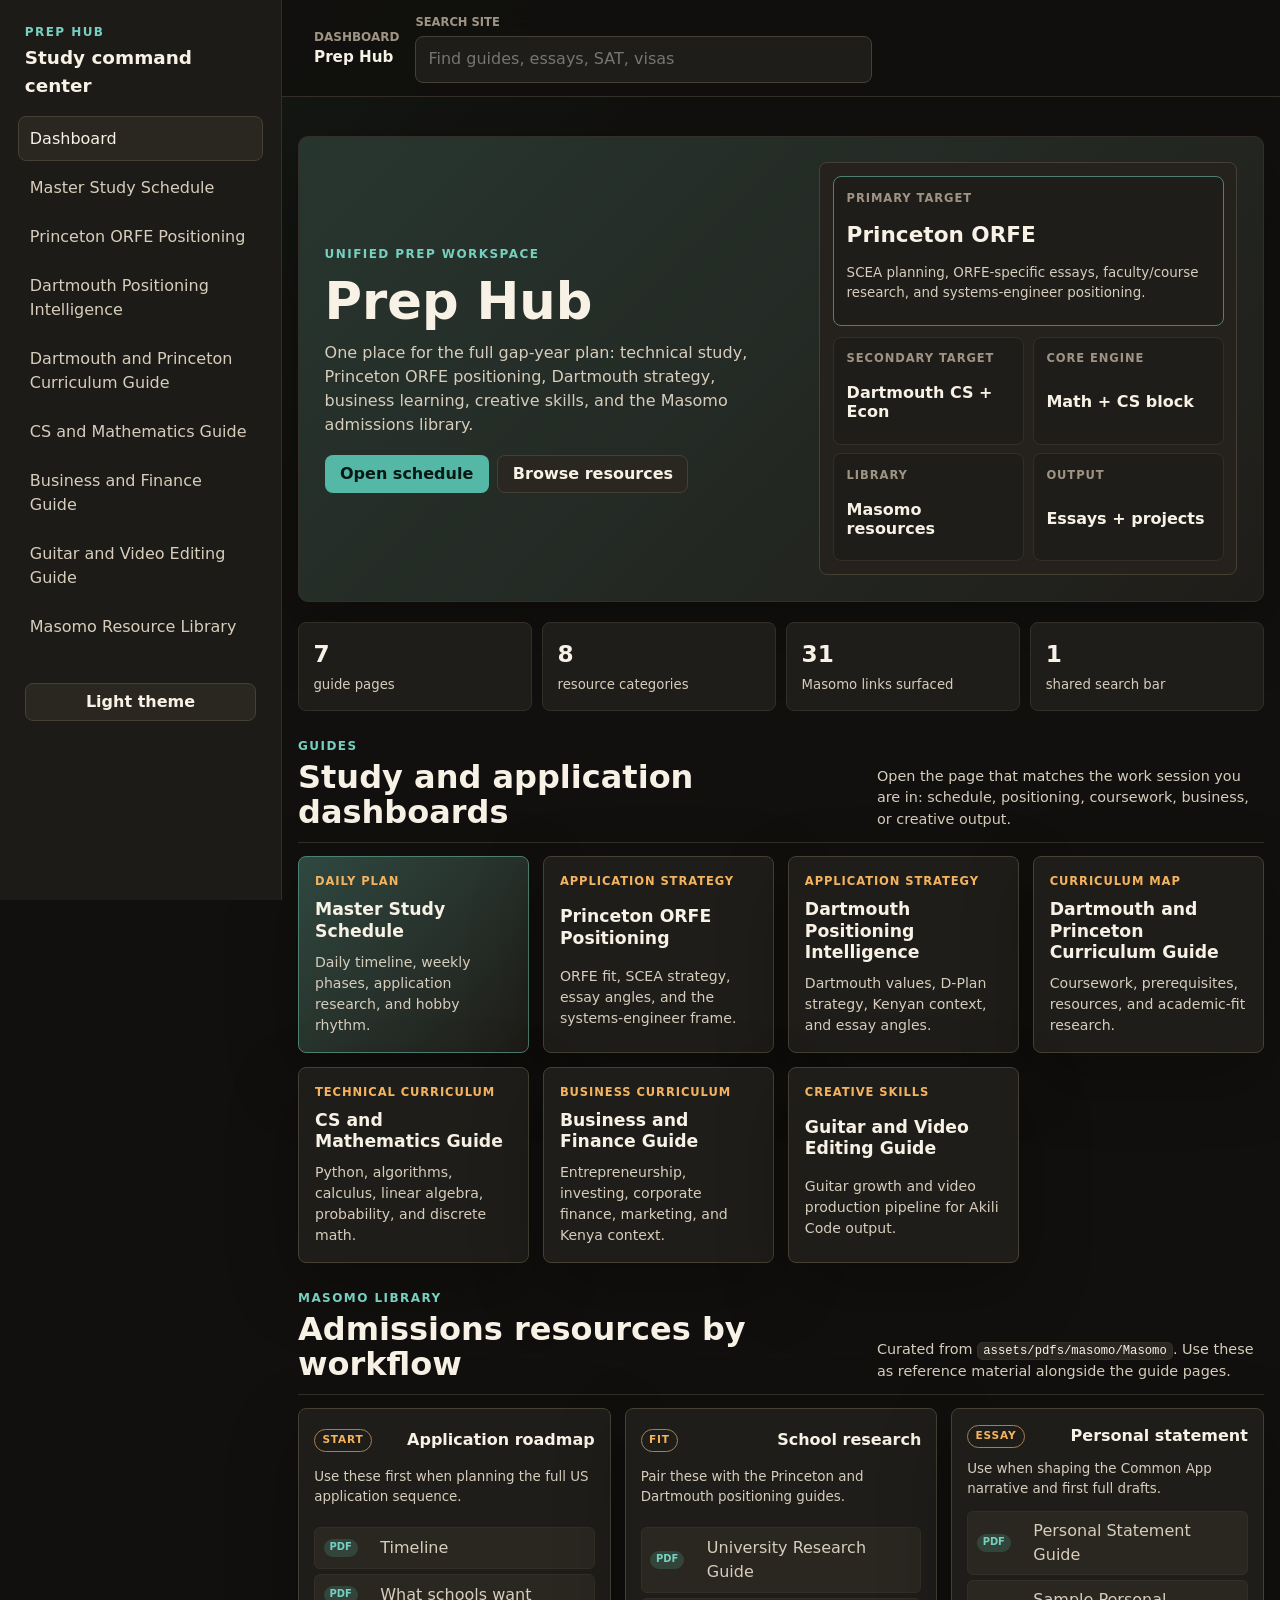
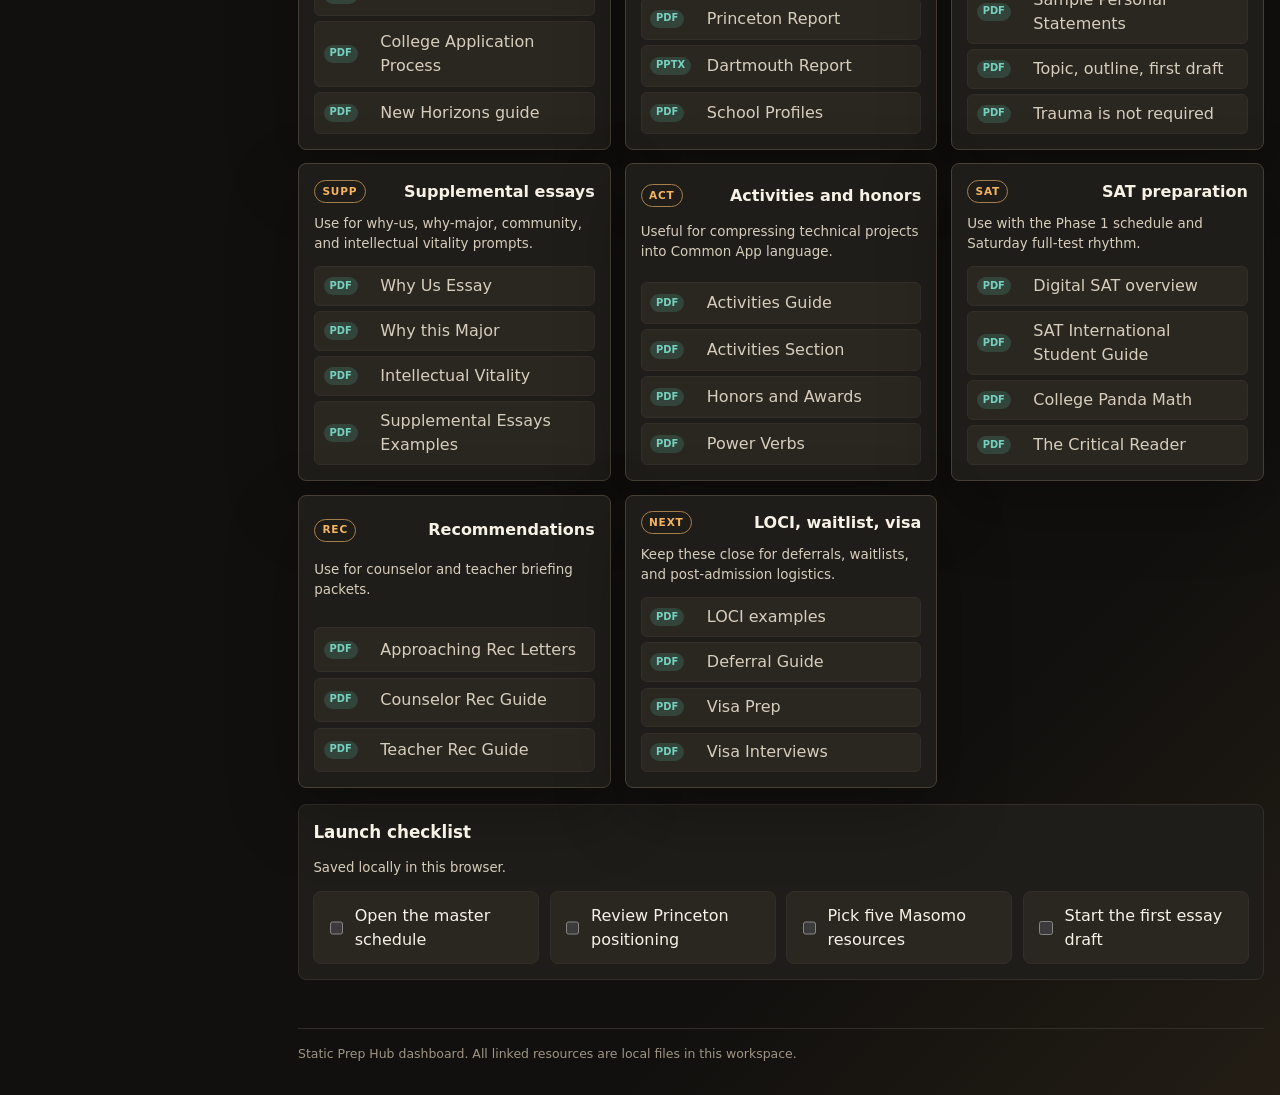
==== index.html @ 696f988b "first commit" ====
<!doctype html>
<html lang="en">
<head>
  <meta charset="utf-8">
  <meta name="viewport" content="width=device-width, initial-scale=1">
  <meta name="description" content="Prep Hub dashboard for study schedules, application positioning guides, and Masomo admissions resources.">
  <title>Prep Hub | Dashboard</title>
  <link rel="stylesheet" href="assets/css/style.css">
  <script src="assets/js/main.js" defer></script>
</head>
<body data-page="index">
  <a class="skip-link" href="#main-content">Skip to main content</a>
  <div class="site-shell">
    <aside class="sidebar" id="site-sidebar">
      <a class="brand" href="index.html">
        <span class="brand-mark">Prep Hub</span>
        <span class="brand-name">Study command center</span>
      </a>
      <nav class="site-nav" aria-label="Guide navigation">
        <a href="index.html" class="active">Dashboard</a>
        <a href="pages/princeton_orfe_study_schedule.html">Master Study Schedule</a>
        <a href="pages/princeton_orfe_positioning_guide.html">Princeton ORFE Positioning</a>
        <a href="pages/dartmouth_positioning_intelligence.html">Dartmouth Positioning Intelligence</a>
        <a href="pages/dartmouth_princeton_curriculum_guide.html">Dartmouth and Princeton Curriculum Guide</a>
        <a href="pages/cs_math_full_guide.html">CS and Mathematics Guide</a>
        <a href="pages/business_finance_full_guide.html">Business and Finance Guide</a>
        <a href="pages/guitar_video_editing_guide.html">Guitar and Video Editing Guide</a>
        <a href="#masomo-library">Masomo Resource Library</a>
      </nav>
      <div class="sidebar-tools">
        <button type="button" class="theme-toggle" id="theme-toggle" aria-label="Toggle light theme">Toggle theme</button>
      </div>
    </aside>

    <div class="page-frame">
      <header class="topbar">
        <button type="button" class="menu-toggle" id="menu-toggle" aria-controls="site-sidebar" aria-expanded="false">Menu</button>
        <div class="topbar-title">
          <div class="crumb">Dashboard</div>
          <div class="current-title">Prep Hub</div>
        </div>
        <label class="search-field">
          <span>Search site</span>
          <input id="searchInput" type="search" autocomplete="off" placeholder="Find guides, essays, SAT, visas">
        </label>
      </header>

      <main id="main-content" class="content" tabindex="-1" data-search-scope>
        <header class="dashboard-hero index-hero">
          <div class="hero-copy">
            <div class="eyebrow">Unified prep workspace</div>
            <h1>Prep Hub</h1>
            <p>One place for the full gap-year plan: technical study, Princeton ORFE positioning, Dartmouth strategy, business learning, creative skills, and the Masomo admissions library.</p>
            <div class="hero-actions">
              <a class="button-link primary-action" href="pages/princeton_orfe_study_schedule.html">Open schedule</a>
              <a class="button-link" href="#masomo-library">Browse resources</a>
            </div>
          </div>

          <section class="hero-panel" aria-label="Dashboard overview">
            <div class="signal-card signal-primary">
              <span>Primary target</span>
              <strong>Princeton ORFE</strong>
              <p>SCEA planning, ORFE-specific essays, faculty/course research, and systems-engineer positioning.</p>
            </div>
            <div class="signal-grid">
              <div class="signal-card">
                <span>Secondary target</span>
                <strong>Dartmouth CS + Econ</strong>
              </div>
              <div class="signal-card">
                <span>Core engine</span>
                <strong>Math + CS block</strong>
              </div>
              <div class="signal-card">
                <span>Library</span>
                <strong>Masomo resources</strong>
              </div>
              <div class="signal-card">
                <span>Output</span>
                <strong>Essays + projects</strong>
              </div>
            </div>
          </section>
        </header>

        <section class="dashboard-stats compact-stats" aria-label="Site stats">
          <div class="dashboard-stat"><strong>7</strong><span>guide pages</span></div>
          <div class="dashboard-stat"><strong>8</strong><span>resource categories</span></div>
          <div class="dashboard-stat"><strong>31</strong><span>Masomo links surfaced</span></div>
          <div class="dashboard-stat"><strong>1</strong><span>shared search bar</span></div>
        </section>

        <section class="section-block" aria-labelledby="guide-title">
          <div class="section-heading">
            <div>
              <span class="eyebrow">Guides</span>
              <h2 id="guide-title">Study and application dashboards</h2>
            </div>
            <p>Open the page that matches the work session you are in: schedule, positioning, coursework, business, or creative output.</p>
          </div>

          <div class="dashboard-grid guide-grid">
            <a class="dashboard-card nav-card card-feature" href="pages/princeton_orfe_study_schedule.html" data-search-item>
              <span class="card-eyebrow">Daily plan</span>
              <h3>Master Study Schedule</h3>
              <p>Daily timeline, weekly phases, application research, and hobby rhythm.</p>
            </a>
            <a class="dashboard-card nav-card" href="pages/princeton_orfe_positioning_guide.html" data-search-item>
              <span class="card-eyebrow">Application strategy</span>
              <h3>Princeton ORFE Positioning</h3>
              <p>ORFE fit, SCEA strategy, essay angles, and the systems-engineer frame.</p>
            </a>
            <a class="dashboard-card nav-card" href="pages/dartmouth_positioning_intelligence.html" data-search-item>
              <span class="card-eyebrow">Application strategy</span>
              <h3>Dartmouth Positioning Intelligence</h3>
              <p>Dartmouth values, D-Plan strategy, Kenyan context, and essay angles.</p>
            </a>
            <a class="dashboard-card nav-card" href="pages/dartmouth_princeton_curriculum_guide.html" data-search-item>
              <span class="card-eyebrow">Curriculum map</span>
              <h3>Dartmouth and Princeton Curriculum Guide</h3>
              <p>Coursework, prerequisites, resources, and academic-fit research.</p>
            </a>
            <a class="dashboard-card nav-card" href="pages/cs_math_full_guide.html" data-search-item>
              <span class="card-eyebrow">Technical curriculum</span>
              <h3>CS and Mathematics Guide</h3>
              <p>Python, algorithms, calculus, linear algebra, probability, and discrete math.</p>
            </a>
            <a class="dashboard-card nav-card" href="pages/business_finance_full_guide.html" data-search-item>
              <span class="card-eyebrow">Business curriculum</span>
              <h3>Business and Finance Guide</h3>
              <p>Entrepreneurship, investing, corporate finance, marketing, and Kenya context.</p>
            </a>
            <a class="dashboard-card nav-card" href="pages/guitar_video_editing_guide.html" data-search-item>
              <span class="card-eyebrow">Creative skills</span>
              <h3>Guitar and Video Editing Guide</h3>
              <p>Guitar growth and video production pipeline for Akili Code output.</p>
            </a>
          </div>
        </section>

        <section id="masomo-library" class="section-block" aria-labelledby="masomo-title">
          <div class="section-heading">
            <div>
              <span class="eyebrow">Masomo library</span>
              <h2 id="masomo-title">Admissions resources by workflow</h2>
            </div>
            <p>Curated from <code>assets/pdfs/masomo/Masomo</code>. Use these as reference material alongside the guide pages.</p>
          </div>

          <div class="resource-grid">
            <article class="resource-category" data-search-item>
              <div class="resource-category-head">
                <span class="resource-code">START</span>
                <h3>Application roadmap</h3>
              </div>
              <p>Use these first when planning the full US application sequence.</p>
              <div class="resource-links">
                <a href="assets/pdfs/masomo/Masomo/Step by Step Guide-20250516T192802Z-1-001/Step by Step Guide/1 Timeline.pdf"><span>PDF</span> Timeline</a>
                <a href="assets/pdfs/masomo/Masomo/Step by Step Guide-20250516T192802Z-1-001/Step by Step Guide/3 What schools want.pdf"><span>PDF</span> What schools want</a>
                <a href="assets/pdfs/masomo/Masomo/The Process-20250516T192816Z-1-001/The Process/College Application Process.pdf"><span>PDF</span> College Application Process</a>
                <a href="assets/pdfs/masomo/Masomo/General Guides-20250516T192657Z-1-001/General Guides/New Horizons - A Guide to Applying to US Colleges.pdf"><span>PDF</span> New Horizons guide</a>
              </div>
            </article>

            <article class="resource-category" data-search-item>
              <div class="resource-category-head">
                <span class="resource-code">FIT</span>
                <h3>School research</h3>
              </div>
              <p>Pair these with the Princeton and Dartmouth positioning guides.</p>
              <div class="resource-links">
                <a href="assets/pdfs/masomo/Masomo/General Guides-20250516T192657Z-1-001/General Guides/University Research Guide.pdf"><span>PDF</span> University Research Guide</a>
                <a href="assets/pdfs/masomo/Masomo/Insider Information-20250516T192736Z-1-001/Insider Information/Princeton Report 2.pdf"><span>PDF</span> Princeton Report</a>
                <a href="assets/pdfs/masomo/Masomo/Insider Information-20250516T192736Z-1-001/Insider Information/Dartmouth Report.pptx"><span>PPTX</span> Dartmouth Report</a>
                <a href="assets/pdfs/masomo/Masomo/Insider Information-20250516T192736Z-1-001/Insider Information/School Profiles.pdf"><span>PDF</span> School Profiles</a>
              </div>
            </article>

            <article class="resource-category" data-search-item>
              <div class="resource-category-head">
                <span class="resource-code">ESSAY</span>
                <h3>Personal statement</h3>
              </div>
              <p>Use when shaping the Common App narrative and first full drafts.</p>
              <div class="resource-links">
                <a href="assets/pdfs/masomo/Masomo/Essay Writing-20250516T192652Z-1-001/Essay Writing/Personal Statement Guide.pdf"><span>PDF</span> Personal Statement Guide</a>
                <a href="assets/pdfs/masomo/Masomo/Essay Writing-20250516T192652Z-1-001/Essay Writing/Sample Personal Statements.pdf"><span>PDF</span> Sample Personal Statements</a>
                <a href="assets/pdfs/masomo/Masomo/Essay Writing-20250516T192652Z-1-001/Essay Writing/Picking a Topic, Outlining &amp; Writing a First Draft.pdf"><span>PDF</span> Topic, outline, first draft</a>
                <a href="assets/pdfs/masomo/Masomo/Essay Writing-20250516T192652Z-1-001/Essay Writing/Why You Don’t Have to Write about Trauma in Your College Essay to Stand Out.pdf"><span>PDF</span> Trauma is not required</a>
              </div>
            </article>

            <article class="resource-category" data-search-item>
              <div class="resource-category-head">
                <span class="resource-code">SUPP</span>
                <h3>Supplemental essays</h3>
              </div>
              <p>Use for why-us, why-major, community, and intellectual vitality prompts.</p>
              <div class="resource-links">
                <a href="assets/pdfs/masomo/Masomo/Supplementary Essays-20250516T192808Z-1-001/Supplementary Essays/Why Us Essay.pdf"><span>PDF</span> Why Us Essay</a>
                <a href="assets/pdfs/masomo/Masomo/Supplementary Essays-20250516T192808Z-1-001/Supplementary Essays/Why this Major.pdf"><span>PDF</span> Why this Major</a>
                <a href="assets/pdfs/masomo/Masomo/Supplementary Essays-20250516T192808Z-1-001/Supplementary Essays/Intellectual Vitality.pdf"><span>PDF</span> Intellectual Vitality</a>
                <a href="assets/pdfs/masomo/Masomo/Supplementary Essays-20250516T192808Z-1-001/Supplementary Essays/Supplemental Essays Examples.pdf"><span>PDF</span> Supplemental Essays Examples</a>
              </div>
            </article>

            <article class="resource-category" data-search-item>
              <div class="resource-category-head">
                <span class="resource-code">ACT</span>
                <h3>Activities and honors</h3>
              </div>
              <p>Useful for compressing technical projects into Common App language.</p>
              <div class="resource-links">
                <a href="assets/pdfs/masomo/Masomo/Honors-Activities-20250516T192702Z-1-001/Honors-Activities/Activities Guide.pdf"><span>PDF</span> Activities Guide</a>
                <a href="assets/pdfs/masomo/Masomo/Honors-Activities-20250516T192702Z-1-001/Honors-Activities/Activities Section.pdf"><span>PDF</span> Activities Section</a>
                <a href="assets/pdfs/masomo/Masomo/Honors-Activities-20250516T192702Z-1-001/Honors-Activities/The Honors and Awards Section.pdf"><span>PDF</span> Honors and Awards</a>
                <a href="assets/pdfs/masomo/Masomo/Honors-Activities-20250516T192702Z-1-001/Honors-Activities/Power Verbs.pdf"><span>PDF</span> Power Verbs</a>
              </div>
            </article>

            <article class="resource-category" data-search-item>
              <div class="resource-category-head">
                <span class="resource-code">SAT</span>
                <h3>SAT preparation</h3>
              </div>
              <p>Use with the Phase 1 schedule and Saturday full-test rhythm.</p>
              <div class="resource-links">
                <a href="assets/pdfs/masomo/Masomo/SAT-20250516T192759Z-1-001/Digital SAT Specifications Overview.pdf"><span>PDF</span> Digital SAT overview</a>
                <a href="assets/pdfs/masomo/Masomo/SAT-20250516T192759Z-1-001/SAT International Student Guide.pdf"><span>PDF</span> SAT International Student Guide</a>
                <a href="assets/pdfs/masomo/Masomo/SAT-20250516T192759Z-1-001/SAT/College Panda Math.pdf"><span>PDF</span> College Panda Math</a>
                <a href="assets/pdfs/masomo/Masomo/SAT-20250516T192759Z-1-001/SAT/Erica  The Critical Reader.pdf"><span>PDF</span> The Critical Reader</a>
              </div>
            </article>

            <article class="resource-category" data-search-item>
              <div class="resource-category-head">
                <span class="resource-code">REC</span>
                <h3>Recommendations</h3>
              </div>
              <p>Use for counselor and teacher briefing packets.</p>
              <div class="resource-links">
                <a href="assets/pdfs/masomo/Masomo/Recommendations-20250516T192740Z-1-001/Recommendations/Guides/Approaching Rec Letters.pdf"><span>PDF</span> Approaching Rec Letters</a>
                <a href="assets/pdfs/masomo/Masomo/Recommendations-20250516T192740Z-1-001/Recommendations/Guides/Counselor Rec Guide.pdf"><span>PDF</span> Counselor Rec Guide</a>
                <a href="assets/pdfs/masomo/Masomo/Recommendations-20250516T192740Z-1-001/Recommendations/Guides/Teacher Recommendation Letter Guide.pdf"><span>PDF</span> Teacher Rec Guide</a>
              </div>
            </article>

            <article class="resource-category" data-search-item>
              <div class="resource-category-head">
                <span class="resource-code">NEXT</span>
                <h3>LOCI, waitlist, visa</h3>
              </div>
              <p>Keep these close for deferrals, waitlists, and post-admission logistics.</p>
              <div class="resource-links">
                <a href="assets/pdfs/masomo/Masomo/Loci/[For Students] LOCI Examples - Updated in 2024.pdf"><span>PDF</span> LOCI examples</a>
                <a href="assets/pdfs/masomo/Masomo/Loci/Student Resource - Deferral Guide 2024 (Client-Facing).pdf"><span>PDF</span> Deferral Guide</a>
                <a href="assets/pdfs/masomo/Masomo/Visa Interviews-20250516T192847Z-1-001/Visa Interviews/Visa Prep.pdf"><span>PDF</span> Visa Prep</a>
                <a href="assets/pdfs/masomo/Masomo/Visa Interviews-20250516T192847Z-1-001/Visa Interviews/Visa Interviews.pdf"><span>PDF</span> Visa Interviews</a>
              </div>
            </article>
          </div>
        </section>

        <section class="progress-board" aria-labelledby="progress-title">
          <h2 id="progress-title">Launch checklist</h2>
          <p>Saved locally in this browser.</p>
          <div class="progress-grid">
            <label><input class="progress" id="progress-open-schedule" type="checkbox"> Open the master schedule</label>
            <label><input class="progress" id="progress-review-princeton" type="checkbox"> Review Princeton positioning</label>
            <label><input class="progress" id="progress-map-masomo" type="checkbox"> Pick five Masomo resources</label>
            <label><input class="progress" id="progress-essay-draft" type="checkbox"> Start the first essay draft</label>
          </div>
        </section>
      </main>

      <footer class="footer">Static Prep Hub dashboard. All linked resources are local files in this workspace.</footer>
    </div>
  </div>
</body>
</html>
---- assets/css/style.css ----
:root {
  color-scheme: dark;
  --font-sans: Inter, ui-sans-serif, system-ui, -apple-system, BlinkMacSystemFont, "Segoe UI", sans-serif;
  --bg: #11100e;
  --bg-soft: #171512;
  --surface: #1f1d19;
  --surface-2: #2a2721;
  --surface-3: #343027;
  --text: #f8f1e6;
  --text-soft: #d7cdbc;
  --text-muted: #9f9484;
  --border: #464034;
  --border-soft: #332f28;
  --accent: #55b7a5;
  --accent-strong: #76d0bf;
  --accent-warm: #f4b45f;
  --accent-rose: #d96b8b;
  --shadow: 0 24px 70px rgba(0, 0, 0, 0.28);
  --radius-sm: 6px;
  --radius-md: 8px;
  --radius-lg: 10px;
  --sidebar-width: 282px;
  --color-background-primary: var(--surface);
  --color-background-secondary: var(--surface-2);
  --color-text-primary: var(--text);
  --color-text-secondary: var(--text-soft);
  --color-text-tertiary: var(--text-muted);
  --color-border-tertiary: var(--border);
  --border-radius-md: var(--radius-md);
  --border-radius-lg: var(--radius-lg);
}

body.light {
  color-scheme: light;
  --bg: #f7f3eb;
  --bg-soft: #ede6da;
  --surface: #fffaf2;
  --surface-2: #f0e8db;
  --surface-3: #e4d9c9;
  --text: #211f1b;
  --text-soft: #51493f;
  --text-muted: #746a5d;
  --border: #d1c3b0;
  --border-soft: #e3d8c8;
  --accent: #157f70;
  --accent-strong: #0d6d60;
  --accent-warm: #9a5c12;
  --accent-rose: #a8365e;
  --shadow: 0 18px 55px rgba(82, 63, 39, 0.15);
}

* {
  box-sizing: border-box;
}

html {
  min-height: 100%;
}

body {
  min-height: 100%;
  margin: 0;
  background:
    linear-gradient(135deg, rgba(85, 183, 165, 0.08), transparent 34rem),
    linear-gradient(315deg, rgba(244, 180, 95, 0.08), transparent 30rem),
    var(--bg);
  color: var(--text);
  font-family: var(--font-sans);
  line-height: 1.5;
}

a {
  color: inherit;
}

button,
input {
  font: inherit;
}

button {
  border: 0;
}

.skip-link {
  position: fixed;
  left: 1rem;
  top: 1rem;
  z-index: 20;
  transform: translateY(-150%);
  border-radius: var(--radius-md);
  background: var(--accent);
  color: #061714;
  padding: 0.55rem 0.8rem;
  font-weight: 700;
  text-decoration: none;
}

.skip-link:focus {
  transform: translateY(0);
}

.site-shell {
  display: grid;
  grid-template-columns: var(--sidebar-width) minmax(0, 1fr);
  min-height: 100vh;
}

.sidebar {
  position: sticky;
  top: 0;
  height: 100vh;
  overflow-y: auto;
  border-right: 1px solid var(--border-soft);
  background: color-mix(in srgb, var(--surface) 92%, black 8%);
  padding: 1.1rem;
}

.brand {
  display: flex;
  flex-direction: column;
  gap: 0.2rem;
  padding: 0.35rem 0.45rem 1rem;
  color: var(--text);
  text-decoration: none;
}

.brand-mark {
  color: var(--accent-strong);
  font-size: 0.75rem;
  font-weight: 800;
  letter-spacing: 0.12em;
  text-transform: uppercase;
}

.brand-name {
  font-size: 1.15rem;
  font-weight: 800;
}

.site-nav {
  display: flex;
  flex-direction: column;
  gap: 0.2rem;
}

.site-nav a {
  display: block;
  border: 1px solid transparent;
  border-radius: var(--radius-md);
  color: var(--text-soft);
  padding: 0.62rem 0.7rem;
  text-decoration: none;
}

.site-nav a:hover,
.site-nav a.active {
  border-color: var(--border);
  background: var(--surface-2);
  color: var(--text);
}

.sidebar-tools {
  display: grid;
  gap: 0.55rem;
  margin-top: 1.1rem;
  padding: 1rem 0.45rem 0;
}

.theme-toggle,
.menu-toggle,
.prompt-button,
.compat-link,
.button-link {
  display: inline-flex;
  align-items: center;
  justify-content: center;
  min-height: 38px;
  border: 1px solid var(--border);
  border-radius: var(--radius-md);
  background: var(--surface-2);
  color: var(--text);
  cursor: pointer;
  font-weight: 700;
  text-decoration: none;
}

.theme-toggle:hover,
.menu-toggle:hover,
.prompt-button:hover,
.compat-link:hover,
.button-link:hover {
  border-color: var(--accent);
  color: var(--accent-strong);
}

.page-frame {
  min-width: 0;
}

.topbar {
  position: sticky;
  top: 0;
  z-index: 10;
  display: grid;
  grid-template-columns: auto minmax(0, 1fr) minmax(220px, 360px);
  align-items: center;
  gap: 1rem;
  border-bottom: 1px solid var(--border-soft);
  background: color-mix(in srgb, var(--bg) 90%, transparent);
  padding: 0.85rem clamp(1rem, 3vw, 2rem);
  backdrop-filter: blur(14px);
}

.menu-toggle {
  display: none;
  width: 42px;
  min-height: 38px;
}

.topbar-title {
  min-width: 0;
}

.crumb {
  color: var(--text-muted);
  font-size: 0.75rem;
  font-weight: 800;
  text-transform: uppercase;
}

.current-title {
  overflow: hidden;
  color: var(--text);
  font-size: 0.95rem;
  font-weight: 800;
  text-overflow: ellipsis;
  white-space: nowrap;
}

.search-field {
  display: grid;
  gap: 0.3rem;
}

.search-field span {
  color: var(--text-muted);
  font-size: 0.72rem;
  font-weight: 800;
  text-transform: uppercase;
}

.search-field input {
  width: 100%;
  border: 1px solid var(--border);
  border-radius: var(--radius-md);
  background: var(--surface);
  color: var(--text);
  padding: 0.66rem 0.75rem;
}

.content {
  width: min(1180px, calc(100% - 2rem));
  margin: 0 auto;
  padding: clamp(1.25rem, 3vw, 2.5rem) 0 3rem;
}

.page-hero,
.dashboard-hero {
  display: grid;
  gap: 0.7rem;
  margin-bottom: 1.25rem;
  border-bottom: 1px solid var(--border-soft);
  padding-bottom: 1.25rem;
}

.eyebrow {
  color: var(--accent-strong);
  font-size: 0.75rem;
  font-weight: 900;
  letter-spacing: 0.12em;
  text-transform: uppercase;
}

h1 {
  max-width: 14ch;
  margin: 0;
  color: var(--text);
  font-size: clamp(2rem, 4vw, 4.2rem);
  line-height: 1;
}

.page-hero p,
.dashboard-hero p {
  max-width: 760px;
  margin: 0;
  color: var(--text-soft);
  font-size: 1rem;
}

.guide-shell {
  padding: 0.35rem 0 2rem;
}

.dashboard-grid {
  display: grid;
  grid-template-columns: repeat(auto-fit, minmax(240px, 1fr));
  gap: 0.85rem;
}

.dashboard-card {
  display: grid;
  gap: 0.55rem;
  min-height: 176px;
  border: 1px solid var(--border);
  border-radius: var(--radius-md);
  background: var(--surface);
  box-shadow: var(--shadow);
  color: var(--text);
  padding: 1rem;
  text-decoration: none;
}

.dashboard-card:hover {
  border-color: var(--accent);
}

.card-eyebrow {
  color: var(--accent-warm);
  font-size: 0.72rem;
  font-weight: 900;
  letter-spacing: 0.08em;
  text-transform: uppercase;
}

.dashboard-card h2 {
  margin: 0;
  font-size: 1.08rem;
}

.dashboard-card h3 {
  margin: 0;
  font-size: 1.08rem;
  line-height: 1.25;
}

.dashboard-card p {
  margin: 0;
  color: var(--text-soft);
  font-size: 0.88rem;
}

.dashboard-stats,
.progress-grid {
  display: grid;
  grid-template-columns: repeat(auto-fit, minmax(150px, 1fr));
  gap: 0.65rem;
}

.dashboard-stat,
.progress-board {
  border: 1px solid var(--border-soft);
  border-radius: var(--radius-md);
  background: var(--surface);
  padding: 0.9rem;
}

.dashboard-stat strong {
  display: block;
  font-size: 1.45rem;
}

.dashboard-stat span,
.progress-board p {
  color: var(--text-soft);
  font-size: 0.83rem;
}

.progress-board {
  margin-top: 1rem;
}

.progress-board h2 {
  margin: 0 0 0.35rem;
  font-size: 1.05rem;
}

.progress-grid label {
  display: flex;
  align-items: center;
  gap: 0.55rem;
  border: 1px solid var(--border-soft);
  border-radius: var(--radius-md);
  background: var(--surface-2);
  padding: 0.72rem;
}

.progress-grid input {
  width: 1rem;
  height: 1rem;
  accent-color: var(--accent);
}

.index-hero {
  grid-template-columns: minmax(0, 1.05fr) minmax(320px, 0.95fr);
  align-items: stretch;
  gap: clamp(1rem, 3vw, 2rem);
  border: 1px solid var(--border-soft);
  border-radius: var(--radius-lg);
  background:
    linear-gradient(135deg, color-mix(in srgb, var(--surface) 84%, var(--accent) 16%), var(--surface)),
    var(--surface);
  box-shadow: var(--shadow);
  padding: clamp(1rem, 3vw, 1.6rem);
}

.hero-copy {
  display: grid;
  align-content: center;
  gap: 0.85rem;
}

.hero-copy h1 {
  max-width: 10ch;
}

.hero-actions {
  display: flex;
  flex-wrap: wrap;
  gap: 0.55rem;
  margin-top: 0.25rem;
}

.button-link {
  padding: 0 0.9rem;
}

.primary-action {
  border-color: transparent;
  background: var(--accent);
  color: #071815;
}

.primary-action:hover {
  border-color: transparent;
  color: #071815;
  background: var(--accent-strong);
}

.hero-panel {
  display: grid;
  gap: 0.65rem;
  border: 1px solid var(--border);
  border-radius: var(--radius-md);
  background: color-mix(in srgb, var(--surface-2) 88%, black 12%);
  padding: 0.8rem;
}

body.light .hero-panel {
  background: color-mix(in srgb, var(--surface-2) 92%, white 8%);
}

.signal-grid {
  display: grid;
  grid-template-columns: repeat(2, minmax(0, 1fr));
  gap: 0.55rem;
}

.signal-card {
  display: grid;
  gap: 0.35rem;
  min-height: 108px;
  border: 1px solid var(--border-soft);
  border-radius: var(--radius-md);
  background: var(--surface);
  padding: 0.8rem;
}

.signal-primary {
  min-height: 150px;
  border-color: color-mix(in srgb, var(--accent) 55%, var(--border) 45%);
}

.signal-card span {
  color: var(--text-muted);
  font-size: 0.72rem;
  font-weight: 900;
  letter-spacing: 0.08em;
  text-transform: uppercase;
}

.signal-card strong {
  color: var(--text);
  font-size: 1rem;
  line-height: 1.2;
}

.signal-primary strong {
  font-size: 1.35rem;
}

.signal-card p {
  margin: 0;
  color: var(--text-soft);
  font-size: 0.84rem;
}

.compact-stats {
  margin-bottom: 1.15rem;
}

.section-block {
  display: grid;
  gap: 0.85rem;
  margin-top: 1.35rem;
}

.section-heading {
  display: grid;
  grid-template-columns: minmax(0, 0.8fr) minmax(240px, 0.55fr);
  align-items: end;
  gap: 1rem;
  border-bottom: 1px solid var(--border-soft);
  padding-bottom: 0.7rem;
}

.section-heading h2 {
  margin: 0.2rem 0 0;
  color: var(--text);
  font-size: clamp(1.35rem, 2.5vw, 2rem);
  line-height: 1.1;
}

.section-heading p {
  margin: 0;
  color: var(--text-soft);
  font-size: 0.9rem;
}

.guide-grid {
  grid-template-columns: repeat(auto-fit, minmax(220px, 1fr));
}

.guide-grid .dashboard-card {
  min-height: 160px;
}

.card-feature {
  border-color: color-mix(in srgb, var(--accent) 55%, var(--border) 45%);
  background:
    linear-gradient(135deg, color-mix(in srgb, var(--surface) 72%, var(--accent) 28%), var(--surface));
}

.resource-grid {
  display: grid;
  grid-template-columns: repeat(auto-fit, minmax(270px, 1fr));
  gap: 0.85rem;
}

.resource-category {
  display: grid;
  gap: 0.65rem;
  border: 1px solid var(--border);
  border-radius: var(--radius-md);
  background: var(--surface);
  box-shadow: var(--shadow);
  padding: 0.95rem;
}

.resource-category-head {
  display: flex;
  align-items: center;
  justify-content: space-between;
  gap: 0.8rem;
}

.resource-category h3 {
  margin: 0;
  color: var(--text);
  font-size: 1rem;
}

.resource-category p {
  margin: 0;
  color: var(--text-soft);
  font-size: 0.84rem;
}

.resource-code {
  border: 1px solid color-mix(in srgb, var(--accent-warm) 55%, var(--border) 45%);
  border-radius: 999px;
  color: var(--accent-warm);
  padding: 0.16rem 0.45rem;
  font-size: 0.66rem;
  font-weight: 900;
  letter-spacing: 0.08em;
}

.resource-links {
  display: grid;
  gap: 0.35rem;
  margin-top: 0.1rem;
}

.resource-links a {
  display: grid;
  grid-template-columns: 48px minmax(0, 1fr);
  gap: 0.55rem;
  align-items: center;
  border: 1px solid var(--border-soft);
  border-radius: var(--radius-sm);
  background: var(--surface-2);
  color: var(--text-soft);
  min-height: 38px;
  padding: 0.42rem 0.52rem;
  text-decoration: none;
}

.resource-links a:hover {
  border-color: var(--accent);
  color: var(--text);
}

.resource-links span {
  justify-self: start;
  border-radius: 999px;
  background: color-mix(in srgb, var(--accent) 20%, transparent);
  color: var(--accent-strong);
  padding: 0.1rem 0.38rem;
  font-size: 0.62rem;
  font-weight: 900;
}

code {
  border: 1px solid var(--border-soft);
  border-radius: var(--radius-sm);
  background: var(--surface-2);
  color: var(--text);
  padding: 0.08rem 0.32rem;
  font-size: 0.85em;
}

.footer {
  width: min(1180px, calc(100% - 2rem));
  margin: 0 auto;
  border-top: 1px solid var(--border-soft);
  color: var(--text-muted);
  padding: 1rem 0 2rem;
  font-size: 0.78rem;
}

.sr-only {
  position: absolute;
  width: 1px;
  height: 1px;
  overflow: hidden;
  clip: rect(0, 0, 0, 0);
  white-space: nowrap;
}

.hidden-by-search {
  display: none !important;
}

.panel {
  display: none;
}

.panel.active,
.panel.on {
  display: block;
}

.tab,
button.tb,
button.tt,
button.mb,
button.dt,
.school-btn,
.nav button,
.rsbtn,
.subtab,
.phase-tab {
  transition: border-color 0.16s ease, background 0.16s ease, color 0.16s ease;
}

.tab {
  margin: 0 0.25rem 0.35rem 0;
  border: 1px solid var(--border);
  border-radius: 999px;
  background: var(--surface-2);
  color: var(--text-soft);
  cursor: pointer;
  padding: 0.5rem 0.8rem;
  font-size: 0.82rem;
  font-weight: 700;
}

.tab.active,
.tab.on {
  border-color: transparent;
  background: var(--text);
  color: var(--bg);
}

.card,
.theme-card,
.prof-card,
.essay-block,
.dplan-step,
.topic-card,
.rc {
  background: var(--color-background-primary);
}

.prompt-actions {
  display: flex;
  flex-wrap: wrap;
  gap: 0.5rem;
  margin-top: 1rem;
}

.prompt-button {
  padding: 0.5rem 0.75rem;
  font-size: 0.8rem;
}

.prompt-button.copied {
  border-color: var(--accent);
  color: var(--accent-strong);
}

.deadline-grid {
  display: grid;
  grid-template-columns: repeat(3, minmax(0, 1fr));
  gap: 0.5rem;
  margin-bottom: 1rem;
}

.deadline-grid > div {
  border: 1px solid var(--color-border-tertiary);
  border-radius: var(--radius-md);
  padding: 0.75rem 0.9rem;
  text-align: center;
}

.deadline-grid > div > div:first-child {
  color: var(--color-text-tertiary);
  font-size: 0.72rem;
  margin-bottom: 0.2rem;
}

.deadline-grid > div > div:last-child {
  color: var(--color-text-primary);
  font-size: 0.86rem;
  font-weight: 800;
}

.theme-card {
  border: 2px solid var(--accent-rose);
}

.accent-left {
  border-left: 3px solid var(--accent-rose);
}

.value-row > div:first-child,
.theme-row > div:first-child {
  min-width: 100px;
  color: var(--color-text-secondary);
  font-size: 0.8rem;
  font-weight: 800;
}

.value-row > div:last-child,
.theme-row > div:last-child {
  color: var(--color-text-secondary);
  font-size: 0.84rem;
  line-height: 1.55;
}

.compat-main {
  display: grid;
  min-height: 100vh;
  place-items: center;
  padding: 2rem;
}

.compat-panel {
  width: min(520px, 100%);
  border: 1px solid var(--border);
  border-radius: var(--radius-md);
  background: var(--surface);
  box-shadow: var(--shadow);
  padding: 1.25rem;
}

.compat-panel h1 {
  max-width: none;
  font-size: 1.55rem;
}

.compat-panel p {
  color: var(--text-soft);
}

@media (max-width: 860px) {
  .site-shell {
    grid-template-columns: 1fr;
  }

  .sidebar {
    position: fixed;
    inset: 0 auto 0 0;
    z-index: 30;
    width: min(var(--sidebar-width), calc(100vw - 3rem));
    transform: translateX(-105%);
    transition: transform 0.18s ease;
  }

  body.sidebar-open .sidebar {
    transform: translateX(0);
  }

  .menu-toggle {
    display: inline-flex;
  }

  .topbar {
    grid-template-columns: auto minmax(0, 1fr);
  }

  .search-field {
    grid-column: 1 / -1;
  }

  .deadline-grid {
    grid-template-columns: 1fr;
  }

  .index-hero,
  .section-heading {
    grid-template-columns: 1fr;
  }

  .hero-panel {
    order: -1;
  }
}

@media (max-width: 560px) {
  .content,
  .footer {
    width: min(100% - 1rem, 1180px);
  }

  .topbar {
    padding-inline: 0.7rem;
  }

  h1 {
    font-size: 2rem;
  }

  .signal-grid {
    grid-template-columns: 1fr;
  }

  .resource-grid {
    grid-template-columns: 1fr;
  }
}


/* Master Study Schedule */
:root{
  --princeton:#E07020;--princeton-bg:rgba(224,112,32,0.09);--princeton-bd:rgba(224,112,32,0.28);
  --dartmouth:#00693E;--dartmouth-bg:rgba(0,105,62,0.08);--dartmouth-bd:rgba(0,105,62,0.28);
  --col-cs:#534AB7;--bg-cs:rgba(83,74,183,0.09);
  --col-sat:#993C1D;--bg-sat:rgba(153,60,29,0.09);
  --col-biz:#0F6E56;--bg-biz:rgba(15,110,86,0.09);
  --col-app:#E07020;--bg-app:rgba(224,112,32,0.09);
  --col-guitar:#185FA5;--bg-guitar:rgba(24,95,165,0.09);
  --col-video:#A32D2D;--bg-video:rgba(163,45,45,0.09);
  --col-rest:#5F5E5A;--bg-rest:rgba(95,94,90,0.07);
  --col-ex:#854F0B;--bg-ex:rgba(133,79,11,0.09);
}


.nav{display:flex;gap:4px;flex-wrap:wrap;margin-bottom:16px;padding-bottom:12px;border-bottom:0.5px solid var(--color-border-tertiary)}
.nb{padding:5px 13px;font-size:12px;font-weight:500;border:0.5px solid var(--color-border-secondary);background:var(--color-background-primary);color:var(--color-text-secondary);cursor:pointer;border-radius:20px;transition:all .15s}
.nb:hover{border-color:var(--princeton);color:var(--princeton)}
.nb.on{background:var(--princeton);color:#fff;border-color:transparent;font-weight:600}

.hero-grid{display:grid;grid-template-columns:1fr 1fr;gap:8px;margin-bottom:14px}
.hero-p{background:var(--princeton-bg);border:0.5px solid var(--princeton-bd);border-radius:var(--border-radius-lg);padding:14px 16px;grid-column:1/-1}
.hero-d{background:var(--dartmouth-bg);border:0.5px solid var(--dartmouth-bd);border-radius:var(--border-radius-lg);padding:14px 16px}
.htag{font-size:9px;font-weight:500;letter-spacing:.09em;text-transform:uppercase;margin-bottom:5px}
.htag.p{color:var(--princeton)}.htag.d{color:var(--dartmouth)}
.htitle{font-size:17px;font-weight:500;line-height:1.2;margin-bottom:5px}
.htitle.p{color:var(--princeton)}.htitle.d{color:var(--dartmouth)}
.hsub{font-size:11.5px;line-height:1.6;color:var(--color-text-secondary)}
.hbadge{display:inline-block;font-size:10px;font-weight:500;padding:3px 10px;border-radius:12px;margin-top:8px;letter-spacing:.02em}
.hbadge.p{background:var(--princeton);color:#fff}.hbadge.d{background:var(--dartmouth);color:#fff}

.stat-row{display:grid;grid-template-columns:repeat(5,1fr);gap:6px;margin-bottom:16px}
.sc{background:var(--color-background-secondary);border-radius:var(--border-radius-md);padding:10px 6px;text-align:center}
.sv{font-size:17px;font-weight:500;color:var(--color-text-primary);line-height:1}
.sl{font-size:9px;color:var(--color-text-tertiary);margin-top:3px;line-height:1.4}

.sub-tabs{display:flex;gap:4px;flex-wrap:wrap;margin-bottom:14px}
.stb{padding:5px 11px;font-size:11px;font-weight:500;border:0.5px solid var(--color-border-secondary);background:var(--color-background-primary);color:var(--color-text-secondary);cursor:pointer;border-radius:16px;transition:all .15s}
.stb.on{background:var(--color-background-secondary);color:var(--color-text-primary);font-weight:600;border-color:var(--color-border-primary)}

.timeline{display:flex;flex-direction:column;gap:3px}
.tb2{display:grid;grid-template-columns:78px 3px 1fr;gap:10px;align-items:stretch;padding:10px 12px 10px 0;border-radius:var(--border-radius-md);border:0.5px solid transparent}
.tb2-time{font-size:10px;font-weight:500;padding-left:12px;display:flex;align-items:center;line-height:1.3}
.tb2-bar{border-radius:2px;min-height:28px}
.tb2-right{flex:1;padding-right:4px}
.tb2-title{font-size:12.5px;font-weight:500;margin-bottom:2px}
.tb2-sub{font-size:11px;line-height:1.55;opacity:.82}
.tb2-note{margin-top:6px;padding:6px 9px;border-radius:5px;font-size:10.5px;line-height:1.5;background:rgba(0,0,0,.05)}

.phs{display:flex;gap:4px;flex-wrap:wrap;margin-bottom:10px}
.phb{padding:5px 11px;font-size:11px;font-weight:500;border:0.5px solid var(--color-border-secondary);background:var(--color-background-primary);color:var(--color-text-secondary);cursor:pointer;border-radius:16px;transition:all .15s}
.phb.on{background:var(--color-text-primary);color:var(--color-background-primary);border-color:transparent;font-weight:600}

.ph-banner{border-radius:var(--border-radius-md);padding:12px 16px;margin-bottom:10px;border:0.5px solid}
.ph-banner-t{font-size:12.5px;font-weight:500;margin-bottom:3px}
.ph-banner-b{font-size:11px;line-height:1.6;opacity:.9}

.wgrid{border-radius:var(--border-radius-md);border:0.5px solid var(--color-border-tertiary);overflow:hidden;margin-bottom:10px}
.wg-h{display:grid;grid-template-columns:64px repeat(7,1fr);background:var(--color-background-secondary)}
.wg-hc{padding:8px 2px;text-align:center;font-size:9.5px;font-weight:500;color:var(--color-text-secondary);letter-spacing:.03em}
.wg-row{display:grid;grid-template-columns:64px repeat(7,1fr);border-top:0.5px solid var(--color-border-tertiary)}
.wg-rl{padding:6px;font-size:9px;font-weight:500;color:var(--color-text-secondary);background:var(--color-background-secondary);display:flex;align-items:center;line-height:1.3;text-transform:uppercase;letter-spacing:.04em}
.wg-cell{padding:3px 2px}
.chip{display:block;border-radius:4px;padding:2px 4px;font-size:8.5px;font-weight:500;line-height:1.35;margin-bottom:2px}

.leg{display:flex;flex-wrap:wrap;gap:8px;margin-bottom:12px}
.lg-i{display:flex;align-items:center;gap:4px;font-size:10px;color:var(--color-text-secondary)}
.lg-d{width:8px;height:8px;border-radius:50%;flex-shrink:0}

.sun-note{border-radius:var(--border-radius-md);padding:12px 16px;background:var(--bg-guitar);border:0.5px solid rgba(24,95,165,.3)}
.sun-note-t{font-size:12px;font-weight:500;color:var(--col-guitar);margin-bottom:3px}
.sun-note-b{font-size:11px;color:var(--col-guitar);line-height:1.6;opacity:.9}

.r-school-tabs{display:flex;gap:6px;margin-bottom:14px;padding-bottom:12px;border-bottom:0.5px solid var(--color-border-tertiary)}
.rsbtn{padding:6px 14px;font-size:12px;font-weight:500;border:0.5px solid var(--color-border-secondary);background:var(--color-background-primary);color:var(--color-text-secondary);cursor:pointer;border-radius:20px;transition:all .15s}
.rsbtn.p.on{background:var(--princeton);color:#fff;border-color:transparent;font-weight:600}
.rsbtn.d.on{background:var(--dartmouth);color:#fff;border-color:transparent;font-weight:600}

.school-intro{border-radius:var(--border-radius-lg);padding:16px 18px;border:0.5px solid;margin-bottom:12px}
.si-tag{font-size:9px;font-weight:500;letter-spacing:.09em;text-transform:uppercase;margin-bottom:5px}
.si-title{font-size:18px;font-weight:500;letter-spacing:-.01em;margin-bottom:6px;line-height:1.2}
.si-sub{font-size:11.5px;line-height:1.65;opacity:.9}

.s-note{border-radius:var(--border-radius-md);padding:10px 14px;font-size:11px;line-height:1.6;margin-bottom:12px;border:0.5px solid}
.sec-lbl{font-size:9px;font-weight:500;text-transform:uppercase;letter-spacing:.1em;color:var(--color-text-tertiary);margin:14px 0 8px;display:flex;align-items:center;gap:8px}
.sec-lbl::after{content:'';flex:1;height:0.5px;background:var(--color-border-tertiary)}

.r-card{background:var(--color-background-primary);border:0.5px solid var(--color-border-tertiary);border-radius:var(--border-radius-lg);margin-bottom:6px;overflow:hidden}
.rc-head{padding:12px 14px;display:flex;align-items:flex-start;gap:10px;cursor:pointer;user-select:none}
.rc-ico{font-size:18px;flex-shrink:0;padding-top:1px}
.rc-lbl{font-size:9px;font-weight:500;text-transform:uppercase;letter-spacing:.07em;margin-bottom:2px}
.rc-title{font-size:13px;font-weight:500;color:var(--color-text-primary);line-height:1.3}
.rc-sub{font-size:11px;color:var(--color-text-secondary);margin-top:2px}
.rc-chev{margin-left:auto;font-size:14px;color:var(--color-text-tertiary);transition:transform .2s;flex-shrink:0;padding-top:2px}
.rc-chev.open{transform:rotate(180deg)}
.rc-body{border-top:0.5px solid var(--color-border-tertiary);padding:14px;display:none}
.rc-body.open{display:block}

.dg{display:grid;grid-template-columns:1fr 1fr;gap:7px;margin-bottom:10px}
.dc{background:var(--color-background-secondary);border-radius:var(--border-radius-md);padding:10px 12px}
.dl{font-size:9px;font-weight:500;text-transform:uppercase;letter-spacing:.06em;color:var(--color-text-tertiary);margin-bottom:4px}
.dv{font-size:11.5px;color:var(--color-text-primary);line-height:1.55}

.ri{padding:9px 11px;background:var(--color-background-secondary);border-radius:var(--border-radius-md);margin-bottom:5px;font-size:11.5px;line-height:1.6}
.ri-n{font-weight:500;color:var(--color-text-primary)}
.ri-d{color:var(--color-text-secondary)}

.ep{background:var(--color-background-secondary);border-radius:var(--border-radius-md);padding:11px 13px;margin-bottom:8px;font-size:11.5px;line-height:1.65;color:var(--color-text-primary)}
.ep-lbl{font-size:9px;font-weight:500;text-transform:uppercase;letter-spacing:.07em;margin-bottom:5px}

.pc{background:var(--color-background-secondary);border-radius:var(--border-radius-md);padding:9px 12px;margin-bottom:5px}
.pn{font-size:12px;font-weight:500;color:var(--color-text-primary)}
.pa{font-size:11px;color:var(--color-text-secondary);margin-top:2px}
.pw{font-size:11px;color:var(--color-text-secondary);margin-top:5px;padding-top:5px;border-top:0.5px solid var(--color-border-tertiary);line-height:1.55}

.hb-grid{display:grid;grid-template-columns:1fr 1fr;gap:7px;margin:10px 0 12px}
.hb-cell{background:var(--color-background-secondary);border-radius:var(--border-radius-md);padding:9px 11px}
.hb-lbl{font-size:9px;font-weight:500;text-transform:uppercase;letter-spacing:.06em;color:var(--color-text-tertiary);margin-bottom:3px}
.hb-val{font-size:11px;color:var(--color-text-primary);line-height:1.5}

/* Princeton ORFE Positioning */
.tabs{display:flex;gap:3px;border-bottom:0.5px solid var(--color-border-tertiary);margin-bottom:1.5rem;flex-wrap:wrap}
.tab{padding:8px 14px;font-size:13px;cursor:pointer;border:none;background:none;color:var(--color-text-secondary);border-bottom:2px solid transparent}
.tab.active{color:var(--color-text-primary);border-bottom:2px solid #F37 ;font-weight:500}
.tab.active{border-bottom-color:#D4537E}
.panel{display:none}.panel.active{display:block}
.section-label{font-size:11px;font-weight:500;letter-spacing:.06em;text-transform:uppercase;color:var(--color-text-tertiary);margin:1.25rem 0 .6rem}
.card{border:0.5px solid var(--color-border-tertiary);border-radius:var(--border-radius-lg);padding:1rem 1.25rem;margin-bottom:.75rem}
.card-title{font-size:14px;font-weight:500;margin-bottom:.4rem}
.card-body{font-size:13px;color:var(--color-text-secondary);line-height:1.65}
.pill{display:inline-block;padding:2px 9px;border-radius:9999px;font-size:11px;font-weight:500;margin:2px}
.two-col{display:grid;grid-template-columns:1fr 1fr;gap:10px}
.accent-left{border-left:3px solid;border-radius:0;padding-left:12px;margin-bottom:.75rem}
.value-row{display:flex;gap:12px;align-items:flex-start;padding:10px 0;border-bottom:0.5px solid var(--color-border-tertiary)}
.value-row:last-child{border-bottom:none}
.value-icon{font-size:18px;color:var(--color-text-tertiary);flex-shrink:0;padding-top:1px}
.value-title{font-size:13px;font-weight:500;margin-bottom:3px}
.value-body{font-size:12px;color:var(--color-text-secondary);line-height:1.55}
.value-you{font-size:12px;color:#0F6E56;margin-top:4px;line-height:1.5}
.value-gap{font-size:12px;color:#854F0B;margin-top:4px;line-height:1.5}
.essay-block{border:0.5px solid var(--color-border-tertiary);border-radius:var(--border-radius-lg);padding:1rem 1.25rem;margin-bottom:.75rem}
.essay-prompt{font-size:12px;color:var(--color-text-tertiary);margin-bottom:.5rem;font-style:italic}
.essay-angle{font-size:13px;font-weight:500;color:#993556;margin-bottom:.4rem}
.essay-why{font-size:12px;color:var(--color-text-secondary);line-height:1.6}
.do-dont{display:grid;grid-template-columns:1fr 1fr;gap:8px;margin-top:.5rem}
.do-box{background:#E1F5EE;border-radius:var(--border-radius-md);padding:.75rem;font-size:12px;color:#085041;line-height:1.6}
.dont-box{background:#FAECE7;border-radius:var(--border-radius-md);padding:.75rem;font-size:12px;color:#712B13;line-height:1.6}
.do-box strong,.dont-box strong{display:block;font-weight:500;margin-bottom:4px}
.theme-card{border:0.5px solid var(--color-border-secondary);border-radius:var(--border-radius-lg);padding:1.25rem;margin-bottom:.75rem;background:var(--color-background-primary)}
.course-grid{display:grid;grid-template-columns:repeat(2,1fr);gap:6px;margin-bottom:1rem}
.course-tag{border:0.5px solid var(--color-border-tertiary);border-radius:var(--border-radius-md);padding:.5rem .75rem;font-size:12px}
.course-code{font-weight:500;color:#993556;margin-bottom:2px}
.course-name{color:var(--color-text-secondary)}

/* Dartmouth Positioning Intelligence */
.tabs{display:flex;gap:3px;border-bottom:0.5px solid var(--color-border-tertiary);margin-bottom:1.5rem;flex-wrap:wrap;}
.tab{padding:9px 14px;font-size:12px;cursor:pointer;border:none;background:none;color:var(--color-text-secondary);border-bottom:2px solid transparent;font-weight:500;white-space:nowrap;}
.tab.on{color:var(--color-text-primary);border-bottom-color:#534AB7;}
.panel{display:none;}.panel.on{display:block;}
.vrow{display:flex;gap:12px;align-items:flex-start;padding:12px 0;border-bottom:0.5px solid var(--color-border-tertiary);}
.vrow:last-child{border-bottom:none;}
.vicon{font-size:20px;flex-shrink:0;padding-top:2px;color:var(--color-text-secondary);}
.vtitle{font-size:13px;font-weight:600;color:var(--color-text-primary);margin-bottom:3px;}
.vbody{font-size:12px;color:var(--color-text-secondary);line-height:1.6;}
.vyou{font-size:12px;line-height:1.55;margin-top:5px;padding:6px 10px;border-radius:6px;}
.two{display:grid;grid-template-columns:1fr 1fr;gap:8px;margin-bottom:10px;}
.card{border:0.5px solid var(--color-border-tertiary);border-radius:10px;padding:13px 15px;margin-bottom:8px;background:var(--color-background-primary);}
.card-t{font-size:13px;font-weight:600;color:var(--color-text-primary);margin-bottom:5px;}
.card-b{font-size:12px;color:var(--color-text-secondary);line-height:1.6;}
.do{background:#E1F5EE;border-radius:8px;padding:11px 13px;font-size:12px;color:#085041;line-height:1.6;}
.dont{background:#FAECE7;border-radius:8px;padding:11px 13px;font-size:12px;color:#712B13;line-height:1.6;}
.do strong,.dont strong{display:block;font-weight:600;margin-bottom:4px;}
.slabel{font-size:11px;font-weight:600;text-transform:uppercase;letter-spacing:.06em;color:var(--color-text-secondary);margin:14px 0 7px;}
.acc{border-left:3px solid #534AB7;padding-left:12px;margin-bottom:10px;}
.acc-text{font-size:13px;line-height:1.65;color:var(--color-text-primary);}
.acc-sub{font-size:12px;color:var(--color-text-secondary);margin-top:4px;}
.term-grid{display:grid;grid-template-columns:repeat(4,1fr);gap:5px;margin-bottom:12px;}
.term{border-radius:8px;padding:9px 8px;text-align:center;border:0.5px solid var(--color-border-tertiary);}
.term-l{font-size:10px;font-weight:600;text-transform:uppercase;margin-bottom:2px;}
.term-v{font-size:12px;font-weight:500;}
.dplan-step{border-left:3px solid #34D399;border-radius:0 10px 10px 0;padding:11px 14px;margin-bottom:7px;background:var(--color-background-secondary);}
.dplan-year{font-size:11px;font-weight:700;text-transform:uppercase;letter-spacing:.05em;color:#0F6E56;margin-bottom:3px;}
.dplan-title{font-size:13px;font-weight:600;color:var(--color-text-primary);margin-bottom:4px;}
.dplan-body{font-size:12px;color:var(--color-text-secondary);line-height:1.6;}
.dplan-fix{border-left-color:#EF9F27!important;}
.dplan-fix .dplan-year{color:#7A3B06!important;}
.essay-block{border:0.5px solid var(--color-border-tertiary);border-radius:10px;padding:13px 15px;margin-bottom:8px;}
.essay-prompt{font-size:11px;color:var(--color-text-secondary);margin-bottom:6px;font-style:italic;line-height:1.5;}
.essay-angle{font-size:13px;font-weight:600;color:#3C3489;margin-bottom:5px;}
.essay-why{font-size:12px;color:var(--color-text-secondary);line-height:1.65;}
.theme-main{border:2px solid #534AB7;border-radius:12px;padding:18px 20px;margin-bottom:12px;}
.theme-brand{font-size:24px;font-weight:600;color:var(--color-text-primary);margin:4px 0 6px;}
.theme-sub{font-size:13px;color:var(--color-text-secondary);line-height:1.6;}
.theme-row{display:flex;gap:10px;padding:9px 0;border-bottom:0.5px solid var(--color-border-tertiary);font-size:12px;}
.theme-row:last-child{border-bottom:none;}
.theme-label{min-width:100px;font-weight:600;color:var(--color-text-secondary);flex-shrink:0;}
.theme-val{color:var(--color-text-secondary);line-height:1.5;}
.banner{border-radius:10px;padding:11px 14px;margin-bottom:8px;border:0.5px solid;}
.banner-t{font-size:12px;font-weight:700;margin-bottom:3px;}
.banner-b{font-size:12px;line-height:1.6;}
.stat-row{display:grid;grid-template-columns:repeat(3,1fr);gap:6px;margin-bottom:1.25rem;}
.stat{background:var(--color-background-secondary);border-radius:10px;padding:11px;text-align:center;}
.stat-v{font-size:18px;font-weight:600;color:var(--color-text-primary);}
.stat-l{font-size:10px;color:var(--color-text-secondary);margin-top:3px;line-height:1.3;}
.prof-card{border:0.5px solid var(--color-border-tertiary);border-radius:8px;padding:10px 12px;margin-bottom:5px;background:var(--color-background-secondary);}
.prof-name{font-size:12px;font-weight:600;color:var(--color-text-primary);margin-bottom:2px;}
.prof-work{font-size:11px;color:var(--color-text-secondary);line-height:1.5;margin-bottom:3px;}
.prof-conn{font-size:11px;color:#0F6E56;line-height:1.5;}
.pill{display:inline-block;padding:2px 8px;border-radius:20px;font-size:10px;font-weight:500;margin:2px;}

/* Dartmouth and Princeton Curriculum Guide */
.school-tabs{display:flex;gap:8px;margin-bottom:1.25rem;flex-wrap:wrap;}
.school-btn{padding:9px 18px;font-size:13px;font-weight:500;border:0.5px solid var(--color-border-tertiary);background:var(--color-background-secondary);color:var(--color-text-secondary);cursor:pointer;border-radius:20px;display:flex;align-items:center;gap:6px;}
.school-btn.on{background:var(--color-text-primary);color:var(--color-background-primary);border-color:transparent;}
.dom-tabs{display:flex;gap:4px;margin-bottom:1.25rem;flex-wrap:wrap;}
button.dt{padding:7px 14px;font-size:12px;font-weight:500;border:0.5px solid var(--color-border-tertiary);background:var(--color-background-secondary);color:var(--color-text-secondary);cursor:pointer;border-radius:20px;}
button.dt.on{background:var(--color-text-primary);color:var(--color-background-primary);border-color:transparent;}
.domain-hero{border-radius:12px;padding:14px 16px;margin-bottom:1rem;border:0.5px solid;}
.dh-title{font-size:15px;font-weight:500;margin-bottom:3px;}
.dh-sub{font-size:12px;line-height:1.6;opacity:.85;}
.topic-card{border-radius:12px;margin-bottom:8px;border:0.5px solid var(--color-border-tertiary);overflow:hidden;background:var(--color-background-primary);}
.topic-header{display:flex;align-items:center;gap:12px;padding:13px 15px;cursor:pointer;user-select:none;}
.topic-stripe{width:4px;border-radius:2px;height:36px;flex-shrink:0;}
.topic-icon{font-size:18px;flex-shrink:0;width:28px;text-align:center;}
.topic-meta{flex:1;}
.topic-name{font-size:14px;font-weight:500;color:var(--color-text-primary);}
.topic-when{font-size:11px;color:var(--color-text-secondary);margin-top:1px;}
.topic-chev{font-size:14px;color:var(--color-text-secondary);transition:.2s;flex-shrink:0;}
.topic-chev.open{transform:rotate(180deg);}
.topic-body{padding:0 15px 14px 59px;display:none;}
.topic-body.open{display:block;}
.subtopic-section{margin-top:10px;}
.st-label{font-size:11px;font-weight:500;text-transform:uppercase;letter-spacing:.05em;color:var(--color-text-secondary);margin-bottom:6px;}
.st-grid{display:grid;grid-template-columns:1fr 1fr;gap:4px;margin-bottom:10px;}
.st-chip{border-radius:7px;padding:6px 9px;font-size:12px;font-weight:400;line-height:1.35;}
.res-list{display:flex;flex-direction:column;gap:5px;}
.res-item{display:flex;align-items:flex-start;gap:8px;padding:8px 10px;border-radius:8px;background:var(--color-background-secondary);border:0.5px solid var(--color-border-tertiary);}
.res-badge{font-size:10px;font-weight:500;padding:2px 7px;border-radius:10px;flex-shrink:0;margin-top:1px;white-space:nowrap;}
.res-content{flex:1;}
.res-name{font-size:12px;font-weight:500;color:var(--color-text-primary);margin-bottom:1px;}
.res-desc{font-size:11px;color:var(--color-text-secondary);line-height:1.5;}
.stats{display:grid;grid-template-columns:repeat(4,1fr);gap:6px;margin-bottom:1rem;}
.stat{background:var(--color-background-secondary);border-radius:10px;padding:10px;text-align:center;}
.stat-v{font-size:19px;font-weight:500;color:var(--color-text-primary);}
.stat-l{font-size:10px;color:var(--color-text-secondary);margin-top:2px;line-height:1.3;}
.school-label{font-size:11px;font-weight:500;text-transform:uppercase;letter-spacing:.06em;color:var(--color-text-secondary);margin-bottom:.5rem;}

/* CS and Mathematics Guide */
:root{
  --cs:#3B2FA0;--cs-bg:#EEEDFE;--cs-lt:#AFA9EC;
  --math:#0A5940;--math-bg:#D1FAE5;--math-lt:#34D399;
  --both:#7A3B06;--both-bg:#FEF3C7;
}
@media(prefers-color-scheme:dark){:root{
  --cs:#AFA9EC;--cs-bg:#26215C;--cs-lt:#C4B5FD;
  --math:#34D399;--math-bg:#064E3B;--math-lt:#6EE7B7;
  --both:#FCD34D;--both-bg:#451A03;
}}
.top-tabs{display:flex;gap:4px;flex-wrap:wrap;margin-bottom:1rem;}
button.tt{padding:7px 14px;font-size:12px;font-weight:500;border:0.5px solid var(--color-border-tertiary);background:var(--color-background-secondary);color:var(--color-text-secondary);cursor:pointer;border-radius:20px;}
button.tt.on{background:var(--color-text-primary);color:var(--color-background-primary);border-color:transparent;}
.month-bar{display:flex;gap:3px;overflow-x:auto;padding-bottom:4px;margin-bottom:1rem;scrollbar-width:none;}
.month-bar::-webkit-scrollbar{display:none;}
button.mb{flex-shrink:0;padding:6px 12px;font-size:11px;font-weight:500;border:0.5px solid var(--color-border-tertiary);background:var(--color-background-secondary);color:var(--color-text-secondary);cursor:pointer;border-radius:14px;}
button.mb.on{background:var(--color-text-primary);color:var(--color-background-primary);border-color:transparent;}
.split{display:grid;grid-template-columns:1fr 1fr;gap:10px;margin-bottom:10px;}
@media(max-width:500px){.split{grid-template-columns:1fr;}}
.track-card{border-radius:12px;border:0.5px solid;overflow:hidden;}
.track-head{padding:11px 14px;display:flex;align-items:center;gap:8px;}
.track-icon{font-size:16px;}
.track-title{font-size:13px;font-weight:700;}
.track-sub{font-size:11px;opacity:.8;margin-top:1px;}
.track-body{padding:10px 14px;}
.week-item{padding:8px 0;border-bottom:0.5px solid;}
.week-item:last-child{border-bottom:none;}
.week-label{font-size:10px;font-weight:700;text-transform:uppercase;letter-spacing:.05em;margin-bottom:4px;}
.week-topics{font-size:12px;font-weight:500;margin-bottom:3px;}
.week-how{font-size:11px;opacity:.8;line-height:1.5;}
.milestone{border-radius:8px;padding:8px 10px;font-size:12px;font-weight:500;margin-top:10px;line-height:1.5;}
.res-section{background:var(--color-background-secondary);border-radius:12px;padding:12px 14px;margin-bottom:8px;}
.res-head{font-size:12px;font-weight:700;color:var(--color-text-primary);margin-bottom:8px;}
.res-item{display:flex;gap:8px;align-items:flex-start;margin-bottom:6px;}
.res-item:last-child{margin-bottom:0;}
.res-badge{font-size:10px;font-weight:700;padding:2px 7px;border-radius:10px;flex-shrink:0;white-space:nowrap;margin-top:1px;}
.res-name{font-size:12px;font-weight:600;color:var(--color-text-primary);margin-bottom:1px;}
.res-desc{font-size:11px;color:var(--color-text-secondary);line-height:1.5;}
.block-row{display:flex;gap:4px;margin-bottom:6px;}
.block-seg{border-radius:8px;padding:8px 10px;flex:1;text-align:center;}
.block-seg-label{font-size:10px;font-weight:700;text-transform:uppercase;letter-spacing:.04em;margin-bottom:2px;}
.block-seg-time{font-size:11px;opacity:.8;}
.block-seg-sub{font-size:10px;opacity:.7;margin-top:2px;line-height:1.3;}
.banner{border-radius:10px;padding:11px 14px;margin-bottom:8px;border:0.5px solid;}
.banner-t{font-size:12px;font-weight:700;margin-bottom:3px;}
.banner-b{font-size:12px;line-height:1.6;}
.stat-row{display:grid;grid-template-columns:repeat(4,1fr);gap:6px;margin-bottom:1rem;}
.stat{background:var(--color-background-secondary);border-radius:10px;padding:10px;text-align:center;}
.stat-v{font-size:18px;font-weight:700;color:var(--color-text-primary);}
.stat-l{font-size:10px;color:var(--color-text-secondary);margin-top:2px;line-height:1.3;}

/* Business and Finance Guide */
:root{
  --ent:#7A3B06;--ent-bg:#FEF3C7;
  --inv:#065F46;--inv-bg:#D1FAE5;
  --re:#1E3A5F;--re-bg:#DBEAFE;
  --corp:#4C0519;--corp-bg:#FFE4E6;
  --mkt:#2E1065;--mkt-bg:#EDE9FE;
  --ke:#3B6D11;--ke-bg:#EAF3DE;
}
@media(prefers-color-scheme:dark){:root{
  --ent:#FCD34D;--ent-bg:#451A03;
  --inv:#34D399;--inv-bg:#064E3B;
  --re:#93C5FD;--re-bg:#1E3A5F;
  --corp:#FDA4AF;--corp-bg:#4C0519;
  --mkt:#C4B5FD;--mkt-bg:#2E1065;
  --ke:#86EFAC;--ke-bg:#14532D;
}}
.tabs{display:flex;gap:4px;flex-wrap:wrap;margin-bottom:1rem;}
button.tb{padding:7px 14px;font-size:12px;font-weight:500;border:0.5px solid var(--color-border-tertiary);background:var(--color-background-secondary);color:var(--color-text-secondary);cursor:pointer;border-radius:20px;}
button.tb.on{background:var(--color-text-primary);color:var(--color-background-primary);border-color:transparent;}
.mbar{display:flex;gap:3px;overflow-x:auto;padding-bottom:4px;margin-bottom:1rem;scrollbar-width:none;}
.mbar::-webkit-scrollbar{display:none;}
button.mb{flex-shrink:0;padding:6px 12px;font-size:11px;font-weight:500;border:0.5px solid var(--color-border-tertiary);background:var(--color-background-secondary);color:var(--color-text-secondary);cursor:pointer;border-radius:14px;}
button.mb.on{background:var(--color-text-primary);color:var(--color-background-primary);border-color:transparent;}
.stat-row{display:grid;grid-template-columns:repeat(4,1fr);gap:6px;margin-bottom:1rem;}
.stat{background:var(--color-background-secondary);border-radius:10px;padding:10px;text-align:center;}
.stat-v{font-size:17px;font-weight:700;color:var(--color-text-primary);}
.stat-l{font-size:10px;color:var(--color-text-secondary);margin-top:2px;line-height:1.3;}
.month-hero{border-radius:12px;padding:13px 16px;margin-bottom:10px;border:0.5px solid;}
.mh-label{font-size:11px;font-weight:700;text-transform:uppercase;letter-spacing:.05em;margin-bottom:2px;}
.mh-title{font-size:16px;font-weight:700;margin-bottom:3px;}
.mh-sub{font-size:12px;line-height:1.6;opacity:.85;}
.mh-block{font-size:11px;font-weight:600;opacity:.7;margin-top:4px;}
.week-card{border-radius:10px;border:0.5px solid;margin-bottom:7px;overflow:hidden;}
.wc-head{display:flex;align-items:center;gap:10px;padding:10px 13px;}
.wc-week{font-size:11px;font-weight:700;text-transform:uppercase;letter-spacing:.05em;min-width:60px;flex-shrink:0;}
.wc-topic{font-size:13px;font-weight:700;}
.wc-body{padding:0 13px 12px 13px;border-top:0.5px solid;}
.wc-what{font-size:12px;font-weight:500;margin:8px 0 3px;}
.wc-how{font-size:12px;line-height:1.6;}
.wc-kenya{border-radius:7px;padding:7px 10px;font-size:11px;font-weight:500;margin-top:7px;line-height:1.55;}
.milestone{border-radius:8px;padding:9px 12px;font-size:12px;font-weight:500;margin-top:10px;line-height:1.55;}
.res-sec{background:var(--color-background-secondary);border-radius:12px;padding:12px 14px;margin-bottom:8px;}
.res-head{font-size:12px;font-weight:700;color:var(--color-text-primary);margin-bottom:8px;}
.res-item{display:flex;gap:8px;align-items:flex-start;margin-bottom:6px;}
.res-item:last-child{margin-bottom:0;}
.res-badge{font-size:10px;font-weight:700;padding:2px 7px;border-radius:10px;flex-shrink:0;white-space:nowrap;margin-top:1px;}
.res-name{font-size:12px;font-weight:600;color:var(--color-text-primary);margin-bottom:1px;}
.res-desc{font-size:11px;color:var(--color-text-secondary);line-height:1.5;}
.block-seg{border-radius:10px;padding:10px 14px;margin-bottom:5px;border:0.5px solid;}
.banner{border-radius:10px;padding:11px 14px;margin-bottom:8px;border:0.5px solid;}
.banner-t{font-size:12px;font-weight:700;margin-bottom:3px;}
.banner-b{font-size:12px;line-height:1.6;}
.domain-strip{display:flex;gap:4px;flex-wrap:wrap;margin-bottom:12px;}
.domain-pill{padding:5px 12px;border-radius:20px;font-size:11px;font-weight:500;border:0.5px solid;}

/* Guitar and Video Editing Guide */
:root{
  --gtr:#7C3AED;--gtr-bg:#F5F3FF;
  --vid:#9D174D;--vid-bg:#FCE7F3;
  --tip:#3B6D11;--tip-bg:#EAF3DE;
}
@media(prefers-color-scheme:dark){:root{
  --gtr:#C4B5FD;--gtr-bg:#2E1065;
  --vid:#F9A8D4;--vid-bg:#500724;
  --tip:#86EFAC;--tip-bg:#14532D;
}}
.tabs{display:flex;gap:4px;flex-wrap:wrap;margin-bottom:1rem;}
button.tb{padding:7px 14px;font-size:12px;font-weight:500;border:0.5px solid var(--color-border-tertiary);background:var(--color-background-secondary);color:var(--color-text-secondary);cursor:pointer;border-radius:20px;}
button.tb.on{background:var(--color-text-primary);color:var(--color-background-primary);border-color:transparent;}
.mbar{display:flex;gap:3px;overflow-x:auto;padding-bottom:4px;margin-bottom:1rem;scrollbar-width:none;}
.mbar::-webkit-scrollbar{display:none;}
button.mb{flex-shrink:0;padding:6px 12px;font-size:11px;font-weight:500;border:0.5px solid var(--color-border-tertiary);background:var(--color-background-secondary);color:var(--color-text-secondary);cursor:pointer;border-radius:14px;}
button.mb.on{background:var(--color-text-primary);color:var(--color-background-primary);border-color:transparent;}
.stat-row{display:grid;grid-template-columns:repeat(4,1fr);gap:6px;margin-bottom:1rem;}
.stat{background:var(--color-background-secondary);border-radius:10px;padding:10px;text-align:center;}
.stat-v{font-size:17px;font-weight:700;color:var(--color-text-primary);}
.stat-l{font-size:10px;color:var(--color-text-secondary);margin-top:2px;line-height:1.3;}
.period-hero{border-radius:12px;padding:12px 15px;margin-bottom:10px;border:0.5px solid;}
.ph-title{font-size:15px;font-weight:700;margin-bottom:2px;}
.ph-sub{font-size:12px;line-height:1.6;opacity:.85;}
.split{display:grid;grid-template-columns:1fr 1fr;gap:10px;margin-bottom:10px;}
@media(max-width:520px){.split{grid-template-columns:1fr;}}
.track-card{border-radius:12px;border:0.5px solid;overflow:hidden;}
.track-head{padding:11px 14px;display:flex;align-items:center;gap:8px;}
.track-icon{font-size:18px;}
.track-title{font-size:13px;font-weight:700;}
.track-sub{font-size:11px;opacity:.8;margin-top:1px;}
.track-body{padding:10px 14px;}
.week-item{padding:8px 0;border-bottom:0.5px solid;}
.week-item:last-child{border-bottom:none;}
.week-label{font-size:10px;font-weight:700;text-transform:uppercase;letter-spacing:.05em;margin-bottom:4px;}
.week-topics{font-size:12px;font-weight:600;margin-bottom:3px;}
.week-how{font-size:11px;opacity:.8;line-height:1.55;}
.milestone{border-radius:8px;padding:8px 10px;font-size:12px;font-weight:500;margin-top:10px;line-height:1.55;}
.res-sec{background:var(--color-background-secondary);border-radius:12px;padding:12px 14px;margin-bottom:8px;}
.res-head{font-size:12px;font-weight:700;color:var(--color-text-primary);margin-bottom:8px;}
.res-item{display:flex;gap:8px;align-items:flex-start;margin-bottom:6px;}
.res-item:last-child{margin-bottom:0;}
.res-badge{font-size:10px;font-weight:700;padding:2px 7px;border-radius:10px;flex-shrink:0;white-space:nowrap;margin-top:1px;}
.res-name{font-size:12px;font-weight:600;color:var(--color-text-primary);margin-bottom:1px;}
.res-desc{font-size:11px;color:var(--color-text-secondary);line-height:1.5;}
.banner{border-radius:10px;padding:11px 14px;margin-bottom:8px;border:0.5px solid;}
.banner-t{font-size:12px;font-weight:700;margin-bottom:3px;}
.banner-b{font-size:12px;line-height:1.6;}
.rhythm-row{display:flex;gap:10px;align-items:flex-start;padding:9px 0;border-bottom:0.5px solid var(--color-border-tertiary);}
.rhythm-row:last-child{border-bottom:none;}
.rhythm-day{font-size:11px;font-weight:700;min-width:90px;flex-shrink:0;padding-top:1px;}
.rhythm-body{font-size:12px;line-height:1.6;color:var(--color-text-secondary);}
.rhythm-body b{color:var(--color-text-primary);}
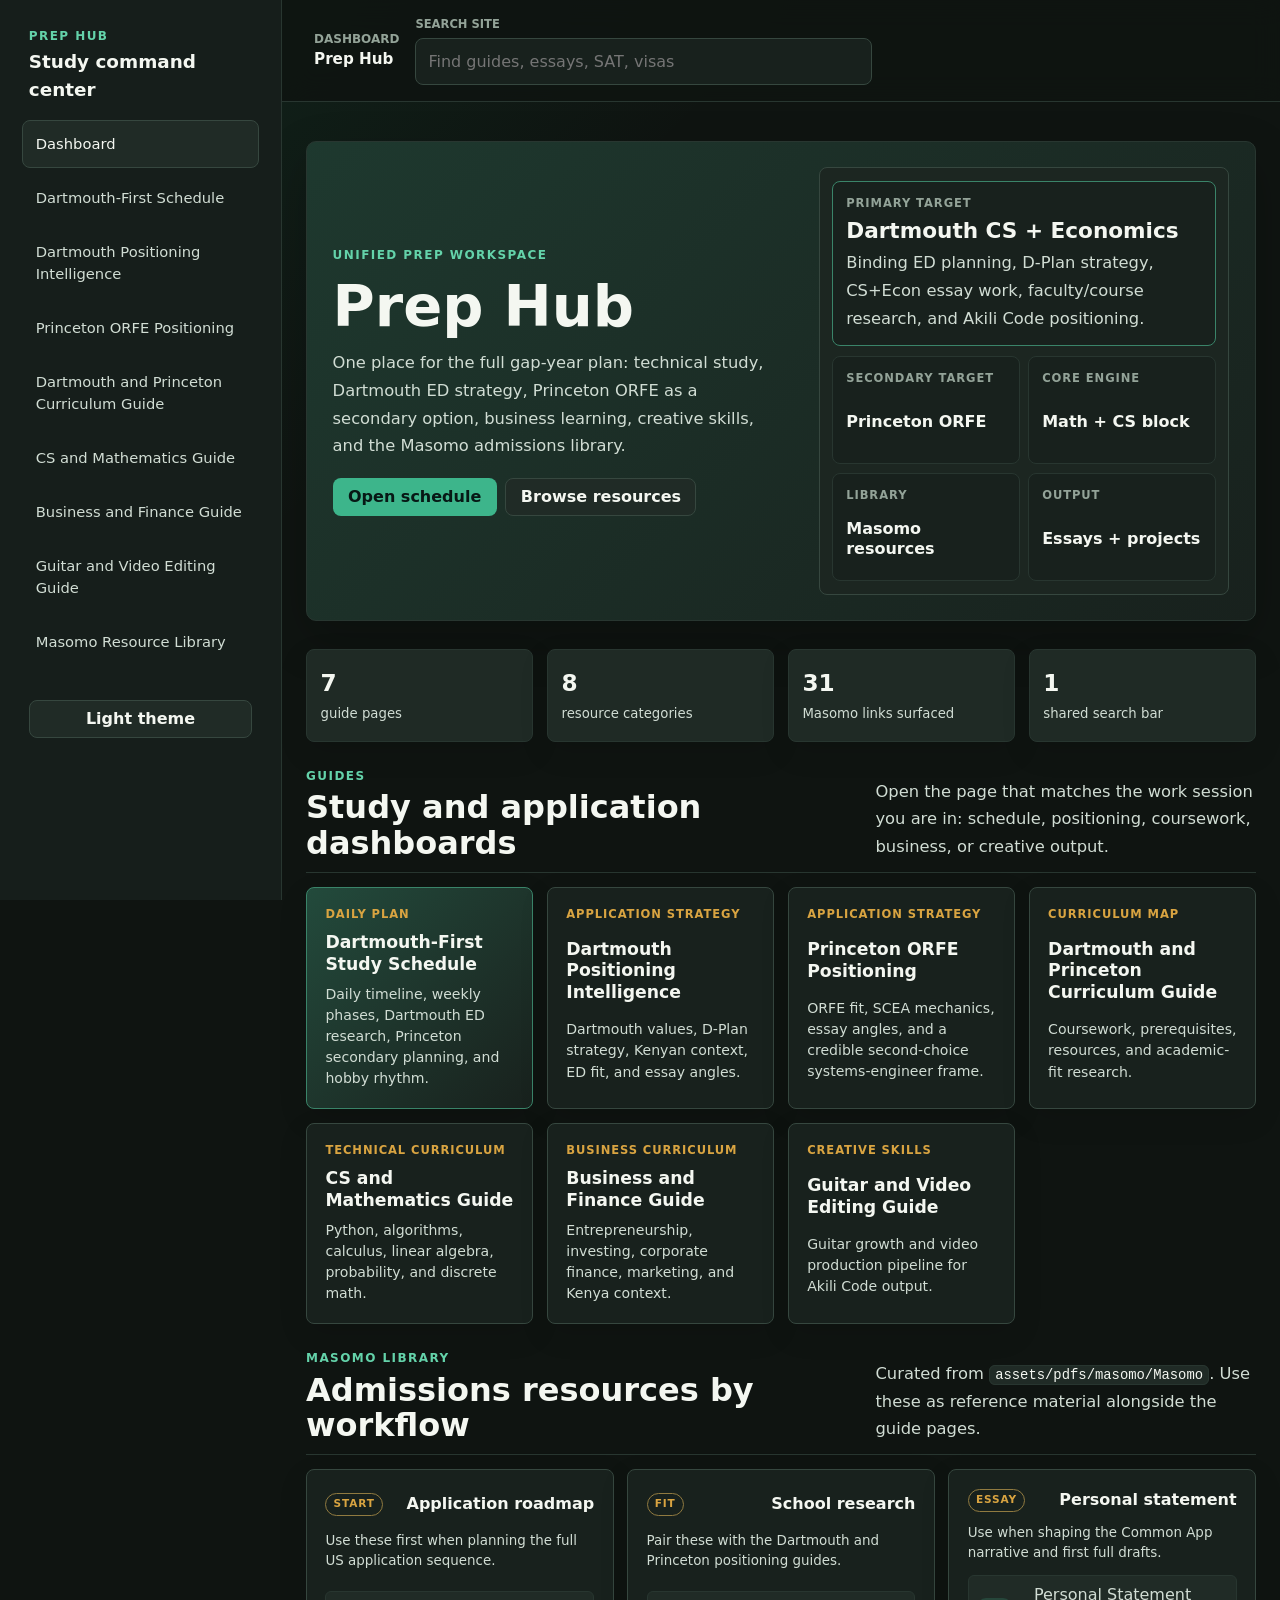
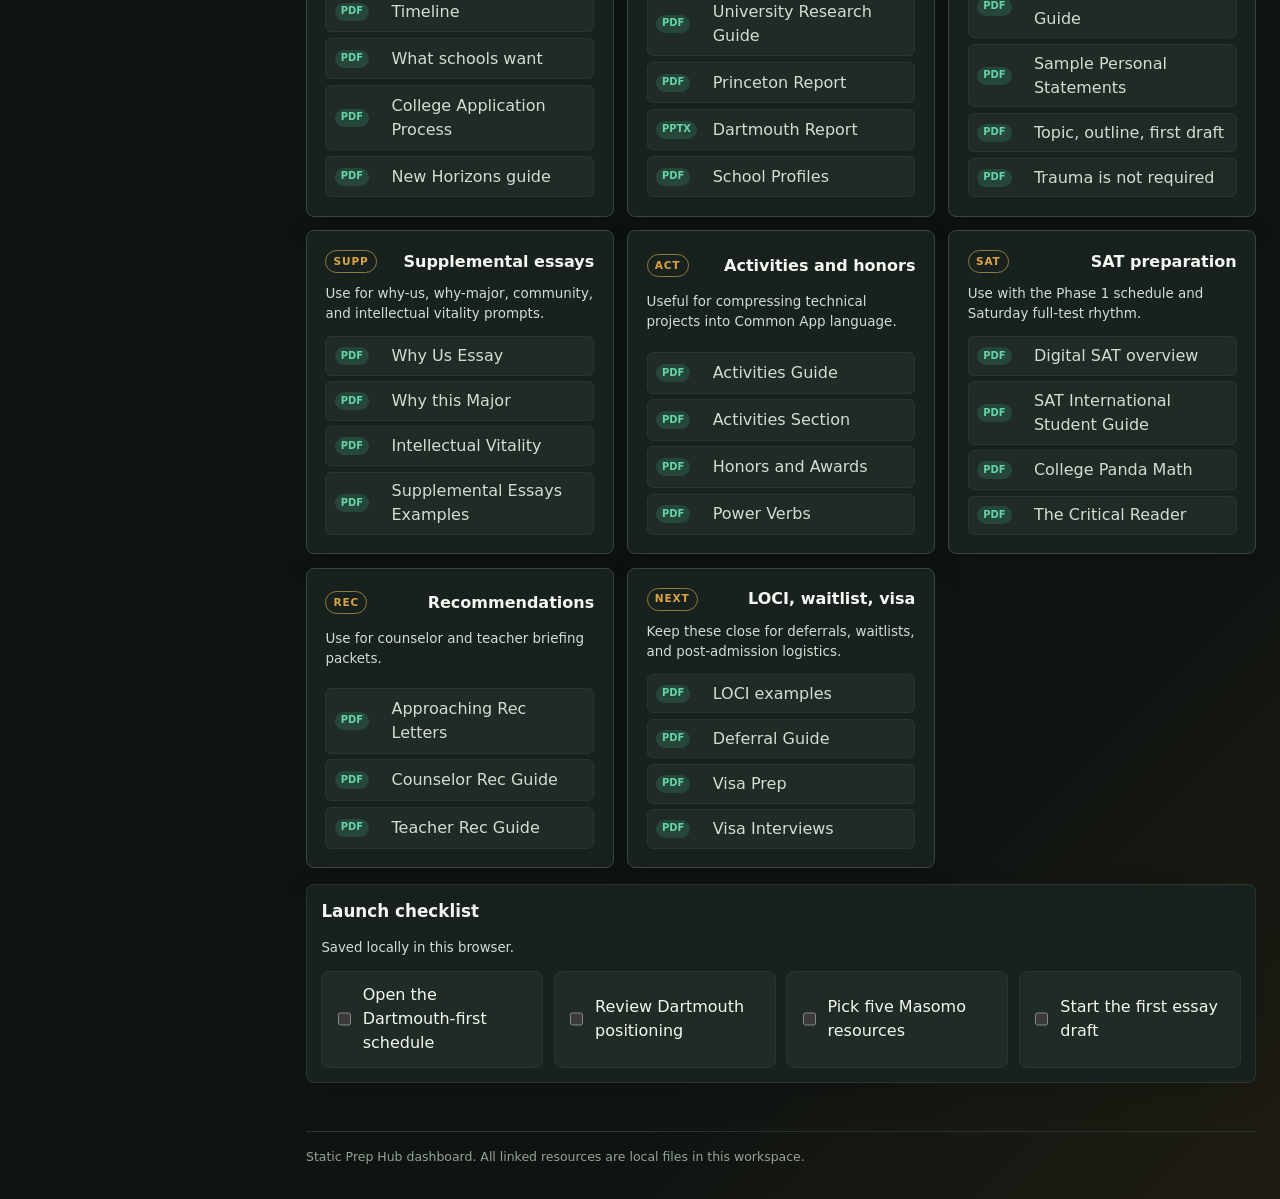
==== commit 25f12592: "Restyled schedule, layout improvement" ====
--- a/index.html
+++ b/index.html
@@ -18,9 +18,9 @@
       </a>
       <nav class="site-nav" aria-label="Guide navigation">
         <a href="index.html" class="active">Dashboard</a>
-        <a href="pages/princeton_orfe_study_schedule.html">Master Study Schedule</a>
+        <a href="pages/dartmouth_cs_econ_study_schedule.html">Dartmouth-First Schedule</a>
+        <a href="pages/dartmouth_positioning_intelligence.html">Dartmouth Positioning Intelligence</a>
         <a href="pages/princeton_orfe_positioning_guide.html">Princeton ORFE Positioning</a>
-        <a href="pages/dartmouth_positioning_intelligence.html">Dartmouth Positioning Intelligence</a>
         <a href="pages/dartmouth_princeton_curriculum_guide.html">Dartmouth and Princeton Curriculum Guide</a>
         <a href="pages/cs_math_full_guide.html">CS and Mathematics Guide</a>
         <a href="pages/business_finance_full_guide.html">Business and Finance Guide</a>
@@ -50,9 +50,9 @@
           <div class="hero-copy">
             <div class="eyebrow">Unified prep workspace</div>
             <h1>Prep Hub</h1>
-            <p>One place for the full gap-year plan: technical study, Princeton ORFE positioning, Dartmouth strategy, business learning, creative skills, and the Masomo admissions library.</p>
+            <p>One place for the full gap-year plan: technical study, Dartmouth ED strategy, Princeton ORFE as a secondary option, business learning, creative skills, and the Masomo admissions library.</p>
             <div class="hero-actions">
-              <a class="button-link primary-action" href="pages/princeton_orfe_study_schedule.html">Open schedule</a>
+              <a class="button-link primary-action" href="pages/dartmouth_cs_econ_study_schedule.html">Open schedule</a>
               <a class="button-link" href="#masomo-library">Browse resources</a>
             </div>
           </div>
@@ -60,13 +60,13 @@
           <section class="hero-panel" aria-label="Dashboard overview">
             <div class="signal-card signal-primary">
               <span>Primary target</span>
-              <strong>Princeton ORFE</strong>
-              <p>SCEA planning, ORFE-specific essays, faculty/course research, and systems-engineer positioning.</p>
+              <strong>Dartmouth CS + Economics</strong>
+              <p>Binding ED planning, D-Plan strategy, CS+Econ essay work, faculty/course research, and Akili Code positioning.</p>
             </div>
             <div class="signal-grid">
               <div class="signal-card">
                 <span>Secondary target</span>
-                <strong>Dartmouth CS + Econ</strong>
+                <strong>Princeton ORFE</strong>
               </div>
               <div class="signal-card">
                 <span>Core engine</span>
@@ -101,20 +101,20 @@
           </div>
 
           <div class="dashboard-grid guide-grid">
-            <a class="dashboard-card nav-card card-feature" href="pages/princeton_orfe_study_schedule.html" data-search-item>
+            <a class="dashboard-card nav-card card-feature" href="pages/dartmouth_cs_econ_study_schedule.html" data-search-item>
               <span class="card-eyebrow">Daily plan</span>
-              <h3>Master Study Schedule</h3>
-              <p>Daily timeline, weekly phases, application research, and hobby rhythm.</p>
+              <h3>Dartmouth-First Study Schedule</h3>
+              <p>Daily timeline, weekly phases, Dartmouth ED research, Princeton secondary planning, and hobby rhythm.</p>
+            </a>
+            <a class="dashboard-card nav-card" href="pages/dartmouth_positioning_intelligence.html" data-search-item>
+              <span class="card-eyebrow">Application strategy</span>
+              <h3>Dartmouth Positioning Intelligence</h3>
+              <p>Dartmouth values, D-Plan strategy, Kenyan context, ED fit, and essay angles.</p>
             </a>
             <a class="dashboard-card nav-card" href="pages/princeton_orfe_positioning_guide.html" data-search-item>
               <span class="card-eyebrow">Application strategy</span>
               <h3>Princeton ORFE Positioning</h3>
-              <p>ORFE fit, SCEA strategy, essay angles, and the systems-engineer frame.</p>
-            </a>
-            <a class="dashboard-card nav-card" href="pages/dartmouth_positioning_intelligence.html" data-search-item>
-              <span class="card-eyebrow">Application strategy</span>
-              <h3>Dartmouth Positioning Intelligence</h3>
-              <p>Dartmouth values, D-Plan strategy, Kenyan context, and essay angles.</p>
+              <p>ORFE fit, SCEA mechanics, essay angles, and a credible second-choice systems-engineer frame.</p>
             </a>
             <a class="dashboard-card nav-card" href="pages/dartmouth_princeton_curriculum_guide.html" data-search-item>
               <span class="card-eyebrow">Curriculum map</span>
@@ -168,7 +168,7 @@
                 <span class="resource-code">FIT</span>
                 <h3>School research</h3>
               </div>
-              <p>Pair these with the Princeton and Dartmouth positioning guides.</p>
+              <p>Pair these with the Dartmouth and Princeton positioning guides.</p>
               <div class="resource-links">
                 <a href="assets/pdfs/masomo/Masomo/General Guides-20250516T192657Z-1-001/General Guides/University Research Guide.pdf"><span>PDF</span> University Research Guide</a>
                 <a href="assets/pdfs/masomo/Masomo/Insider Information-20250516T192736Z-1-001/Insider Information/Princeton Report 2.pdf"><span>PDF</span> Princeton Report</a>
@@ -266,8 +266,8 @@
           <h2 id="progress-title">Launch checklist</h2>
           <p>Saved locally in this browser.</p>
           <div class="progress-grid">
-            <label><input class="progress" id="progress-open-schedule" type="checkbox"> Open the master schedule</label>
-            <label><input class="progress" id="progress-review-princeton" type="checkbox"> Review Princeton positioning</label>
+            <label><input class="progress" id="progress-open-schedule" type="checkbox"> Open the Dartmouth-first schedule</label>
+            <label><input class="progress" id="progress-review-dartmouth" type="checkbox"> Review Dartmouth positioning</label>
             <label><input class="progress" id="progress-map-masomo" type="checkbox"> Pick five Masomo resources</label>
             <label><input class="progress" id="progress-essay-draft" type="checkbox"> Start the first essay draft</label>
           </div>
--- a/assets/css/style.css
+++ b/assets/css/style.css
@@ -1282,3 +1282,528 @@
 .rhythm-day{font-size:11px;font-weight:700;min-width:90px;flex-shrink:0;padding-top:1px;}
 .rhythm-body{font-size:12px;line-height:1.6;color:var(--color-text-secondary);}
 .rhythm-body b{color:var(--color-text-primary);}
+
+/* Full-page polish layer */
+:root {
+  --bg: #0f1411;
+  --bg-soft: #141b17;
+  --surface: #18211d;
+  --surface-2: #202b26;
+  --surface-3: #2a3831;
+  --text: #f4f7f1;
+  --text-soft: #d1ddd4;
+  --text-muted: #93a398;
+  --border: #36473f;
+  --border-soft: #283630;
+  --accent: #3db58b;
+  --accent-strong: #64d3aa;
+  --accent-warm: #d9a441;
+  --accent-rose: #d4788d;
+  --shadow: 0 18px 50px rgba(0, 0, 0, 0.2);
+  --radius-lg: 10px;
+  --princeton: #d9792a;
+  --princeton-bg: rgba(217, 121, 42, 0.1);
+  --princeton-bd: rgba(217, 121, 42, 0.3);
+  --dartmouth: #1fb276;
+  --dartmouth-bg: rgba(31, 178, 118, 0.12);
+  --dartmouth-bd: rgba(31, 178, 118, 0.34);
+  --col-app: var(--dartmouth);
+  --bg-app: var(--dartmouth-bg);
+}
+
+body.light {
+  --bg: #f6f8f2;
+  --bg-soft: #edf3ea;
+  --surface: #ffffff;
+  --surface-2: #f0f6ef;
+  --surface-3: #e5eee4;
+  --text: #17211b;
+  --text-soft: #43534a;
+  --text-muted: #66766d;
+  --border: #c9d8ce;
+  --border-soft: #dce7df;
+  --accent: #137a55;
+  --accent-strong: #0d6848;
+  --accent-warm: #98630d;
+  --accent-rose: #a83c59;
+  --princeton: #a95f1e;
+  --princeton-bg: rgba(169, 95, 30, 0.1);
+  --princeton-bd: rgba(169, 95, 30, 0.28);
+  --dartmouth: #00693e;
+  --dartmouth-bg: rgba(0, 105, 62, 0.1);
+  --dartmouth-bd: rgba(0, 105, 62, 0.28);
+}
+
+body {
+  background:
+    linear-gradient(135deg, rgba(31, 178, 118, 0.12), transparent 36rem),
+    linear-gradient(315deg, rgba(217, 121, 42, 0.08), transparent 32rem),
+    var(--bg);
+}
+
+.content,
+.footer {
+  width: min(1280px, calc(100% - 3rem));
+}
+
+.sidebar {
+  padding: 1.35rem;
+}
+
+.site-nav {
+  gap: 0.35rem;
+}
+
+.site-nav a {
+  padding: 0.76rem 0.82rem;
+  font-size: 0.92rem;
+}
+
+.topbar {
+  padding-block: 1rem;
+}
+
+.page-hero,
+.dashboard-hero {
+  margin-bottom: 1.75rem;
+  padding-bottom: 1.55rem;
+}
+
+h1 {
+  max-width: 18ch;
+  font-size: clamp(2.25rem, 4.5vw, 4.6rem);
+  letter-spacing: 0;
+}
+
+.page-hero p,
+.dashboard-hero p,
+.section-heading p {
+  font-size: 1.02rem;
+  line-height: 1.7;
+}
+
+.dashboard-card,
+.resource-category,
+.progress-board,
+.dashboard-stat,
+.card,
+.theme-card,
+.prof-card,
+.essay-block,
+.dplan-step,
+.topic-card,
+.track-card,
+.week-card,
+.r-card,
+.school-intro,
+.domain-hero,
+.month-hero,
+.period-hero,
+.banner,
+.ph-banner,
+.sun-note {
+  box-shadow: 0 10px 30px rgba(0, 0, 0, 0.11);
+}
+
+.dashboard-card,
+.resource-category {
+  padding: 1.15rem;
+  transition: transform 0.18s ease, border-color 0.18s ease, box-shadow 0.18s ease;
+}
+
+.dashboard-card:hover,
+.resource-category:hover,
+.topic-card:hover,
+.r-card:hover {
+  transform: translateY(-1px);
+  box-shadow: 0 18px 38px rgba(0, 0, 0, 0.16);
+}
+
+.guide-shell {
+  padding-bottom: 3rem;
+}
+
+.nav,
+.tabs,
+.top-tabs,
+.school-tabs,
+.dom-tabs,
+.r-school-tabs,
+.sub-tabs,
+.phs,
+.mbar,
+.month-bar {
+  gap: 0.5rem;
+  margin-bottom: 1.25rem;
+}
+
+.nb,
+.tab,
+button.tb,
+button.tt,
+button.mb,
+button.dt,
+.school-btn,
+.rsbtn,
+.stb,
+.phb {
+  min-height: 38px;
+  border-color: var(--border);
+  border-radius: 999px;
+  padding: 0.55rem 0.95rem;
+  background: var(--surface-2);
+  color: var(--text-soft);
+  font-size: 0.84rem;
+  font-weight: 750;
+}
+
+.nb:hover,
+.stb:hover,
+.phb:hover,
+.rsbtn:hover,
+button.tb:hover,
+button.tt:hover,
+button.mb:hover,
+button.dt:hover,
+.school-btn:hover {
+  border-color: var(--accent);
+  color: var(--accent-strong);
+}
+
+.nb.on,
+.rsbtn.d.on {
+  background: var(--dartmouth);
+  color: #ffffff;
+}
+
+.rsbtn.p.on {
+  background: var(--princeton);
+  color: #ffffff;
+}
+
+.hero-grid {
+  grid-template-columns: minmax(0, 1fr) minmax(280px, 0.52fr);
+  gap: 1rem;
+  margin-bottom: 1.25rem;
+}
+
+.hero-d {
+  grid-column: 1 / -1;
+  border: 1px solid var(--dartmouth-bd);
+  border-radius: var(--radius-lg);
+  background:
+    linear-gradient(135deg, color-mix(in srgb, var(--dartmouth-bg) 76%, var(--surface) 24%), var(--surface));
+  padding: clamp(1.2rem, 3vw, 2rem);
+}
+
+.hero-p {
+  grid-column: auto;
+  border: 1px solid var(--princeton-bd);
+  border-radius: var(--radius-lg);
+  background: var(--princeton-bg);
+  padding: 1.1rem 1.25rem;
+}
+
+.htag,
+.si-tag,
+.sec-lbl,
+.dl,
+.hb-lbl,
+.st-label,
+.section-label,
+.slabel,
+.wc-week,
+.week-label,
+.mh-label {
+  font-size: 0.72rem;
+  font-weight: 850;
+  letter-spacing: 0.08em;
+}
+
+.htitle {
+  font-size: clamp(1.25rem, 2.4vw, 2rem);
+  font-weight: 800;
+  line-height: 1.12;
+}
+
+.hero-d .htitle {
+  font-size: clamp(1.7rem, 3vw, 2.6rem);
+}
+
+.hsub,
+.si-sub,
+.ph-banner-b,
+.sun-note-b,
+.card-body,
+.card-b,
+.vbody,
+.essay-why,
+.week-how,
+.wc-how,
+.banner-b,
+.dh-sub,
+.mh-sub,
+.ph-sub,
+.res-desc,
+.ri,
+.dv,
+.hb-val,
+.tb2-sub,
+.tb2-note {
+  font-size: 0.94rem;
+  line-height: 1.72;
+}
+
+.hbadge {
+  border-radius: 999px;
+  padding: 0.38rem 0.75rem;
+  font-size: 0.78rem;
+  font-weight: 800;
+}
+
+.stat-row,
+.stats,
+.dashboard-stats {
+  gap: 0.85rem;
+}
+
+.sc,
+.stat,
+.dashboard-stat {
+  border: 1px solid var(--border-soft);
+  border-radius: var(--radius-md);
+  background: color-mix(in srgb, var(--surface-2) 88%, var(--surface) 12%);
+  padding: 1rem 0.85rem;
+}
+
+.sv,
+.stat-v {
+  font-size: 1.45rem;
+  font-weight: 850;
+}
+
+.sl,
+.stat-l {
+  font-size: 0.76rem;
+  line-height: 1.45;
+}
+
+.timeline {
+  gap: 0.75rem;
+}
+
+.tb2 {
+  grid-template-columns: 112px 4px 1fr;
+  gap: 1rem;
+  border-width: 1px;
+  padding: 1rem 1.1rem 1rem 0;
+}
+
+.tb2-time {
+  padding-left: 1rem;
+  font-size: 0.84rem;
+  font-weight: 800;
+}
+
+.tb2-title {
+  font-size: 1rem;
+  font-weight: 800;
+}
+
+.wgrid {
+  border-width: 1px;
+  overflow-x: auto;
+}
+
+.wg-h,
+.wg-row {
+  min-width: 860px;
+  grid-template-columns: 98px repeat(7, minmax(94px, 1fr));
+}
+
+.wg-hc,
+.wg-rl {
+  padding: 0.75rem 0.55rem;
+  font-size: 0.74rem;
+}
+
+.wg-cell {
+  padding: 0.42rem;
+}
+
+.chip {
+  min-height: 34px;
+  border-radius: 7px;
+  padding: 0.42rem 0.48rem;
+  font-size: 0.76rem;
+  line-height: 1.35;
+}
+
+.school-intro,
+.domain-hero,
+.month-hero,
+.period-hero,
+.banner,
+.ph-banner,
+.sun-note {
+  border-width: 1px;
+  padding: 1.15rem 1.3rem;
+}
+
+.si-title,
+.dh-title,
+.mh-title,
+.ph-title {
+  font-size: clamp(1.2rem, 2vw, 1.55rem);
+  font-weight: 850;
+}
+
+.r-card,
+.topic-card,
+.track-card,
+.week-card,
+.card,
+.essay-block,
+.resource-category,
+.dashboard-card {
+  border-width: 1px;
+}
+
+.rc-head,
+.topic-header {
+  padding: 1rem 1.1rem;
+}
+
+.rc-title,
+.topic-name,
+.track-title,
+.wc-topic,
+.card-title,
+.card-t,
+.vtitle,
+.essay-angle {
+  font-size: 1rem;
+  font-weight: 820;
+}
+
+.rc-sub,
+.topic-when,
+.track-sub {
+  font-size: 0.86rem;
+  line-height: 1.55;
+}
+
+.rc-body {
+  padding: 1rem 1.1rem;
+}
+
+.dg,
+.two,
+.two-col,
+.hb-grid,
+.st-grid {
+  gap: 0.8rem;
+}
+
+.dc,
+.hb-cell,
+.pc,
+.ep,
+.res-item,
+.prof-card,
+.week-item,
+.dplan-step {
+  border-radius: var(--radius-md);
+  padding: 0.9rem 1rem;
+}
+
+.split {
+  gap: 1rem;
+}
+
+.track-body {
+  padding: 1rem 1.1rem;
+}
+
+.week-item {
+  border: 1px solid var(--border-soft);
+  margin-bottom: 0.65rem;
+}
+
+.week-item:last-child {
+  margin-bottom: 0;
+  border-bottom: 1px solid var(--border-soft);
+}
+
+.res-item {
+  margin-bottom: 0.55rem;
+  border: 1px solid var(--border-soft);
+}
+
+.do-box,
+.dont-box,
+.do,
+.dont {
+  border: 1px solid var(--border-soft);
+  border-radius: var(--radius-md);
+  padding: 0.95rem 1rem;
+  font-size: 0.92rem;
+}
+
+body:not(.light) .do-box,
+body:not(.light) .do {
+  background: rgba(31, 178, 118, 0.14);
+  color: #a9f4d7;
+}
+
+body:not(.light) .dont-box,
+body:not(.light) .dont {
+  background: rgba(217, 121, 42, 0.14);
+  color: #ffd3ad;
+}
+
+@media (max-width: 760px) {
+  .content,
+  .footer {
+    width: min(100% - 1rem, 1280px);
+  }
+
+  .hero-grid,
+  .stat-row,
+  .stats,
+  .deadline-grid,
+  .dg,
+  .two,
+  .two-col,
+  .hb-grid,
+  .st-grid,
+  .split {
+    grid-template-columns: 1fr;
+  }
+
+  .hero-d,
+  .hero-p {
+    grid-column: 1 / -1;
+  }
+
+  .tb2 {
+    grid-template-columns: 1fr;
+    padding: 1rem;
+  }
+
+  .tb2-time {
+    padding-left: 0;
+  }
+
+  .tb2-bar {
+    width: 100%;
+    min-height: 3px;
+  }
+
+  .value-row,
+  .vrow,
+  .theme-row,
+  .rhythm-row {
+    flex-direction: column;
+  }
+}
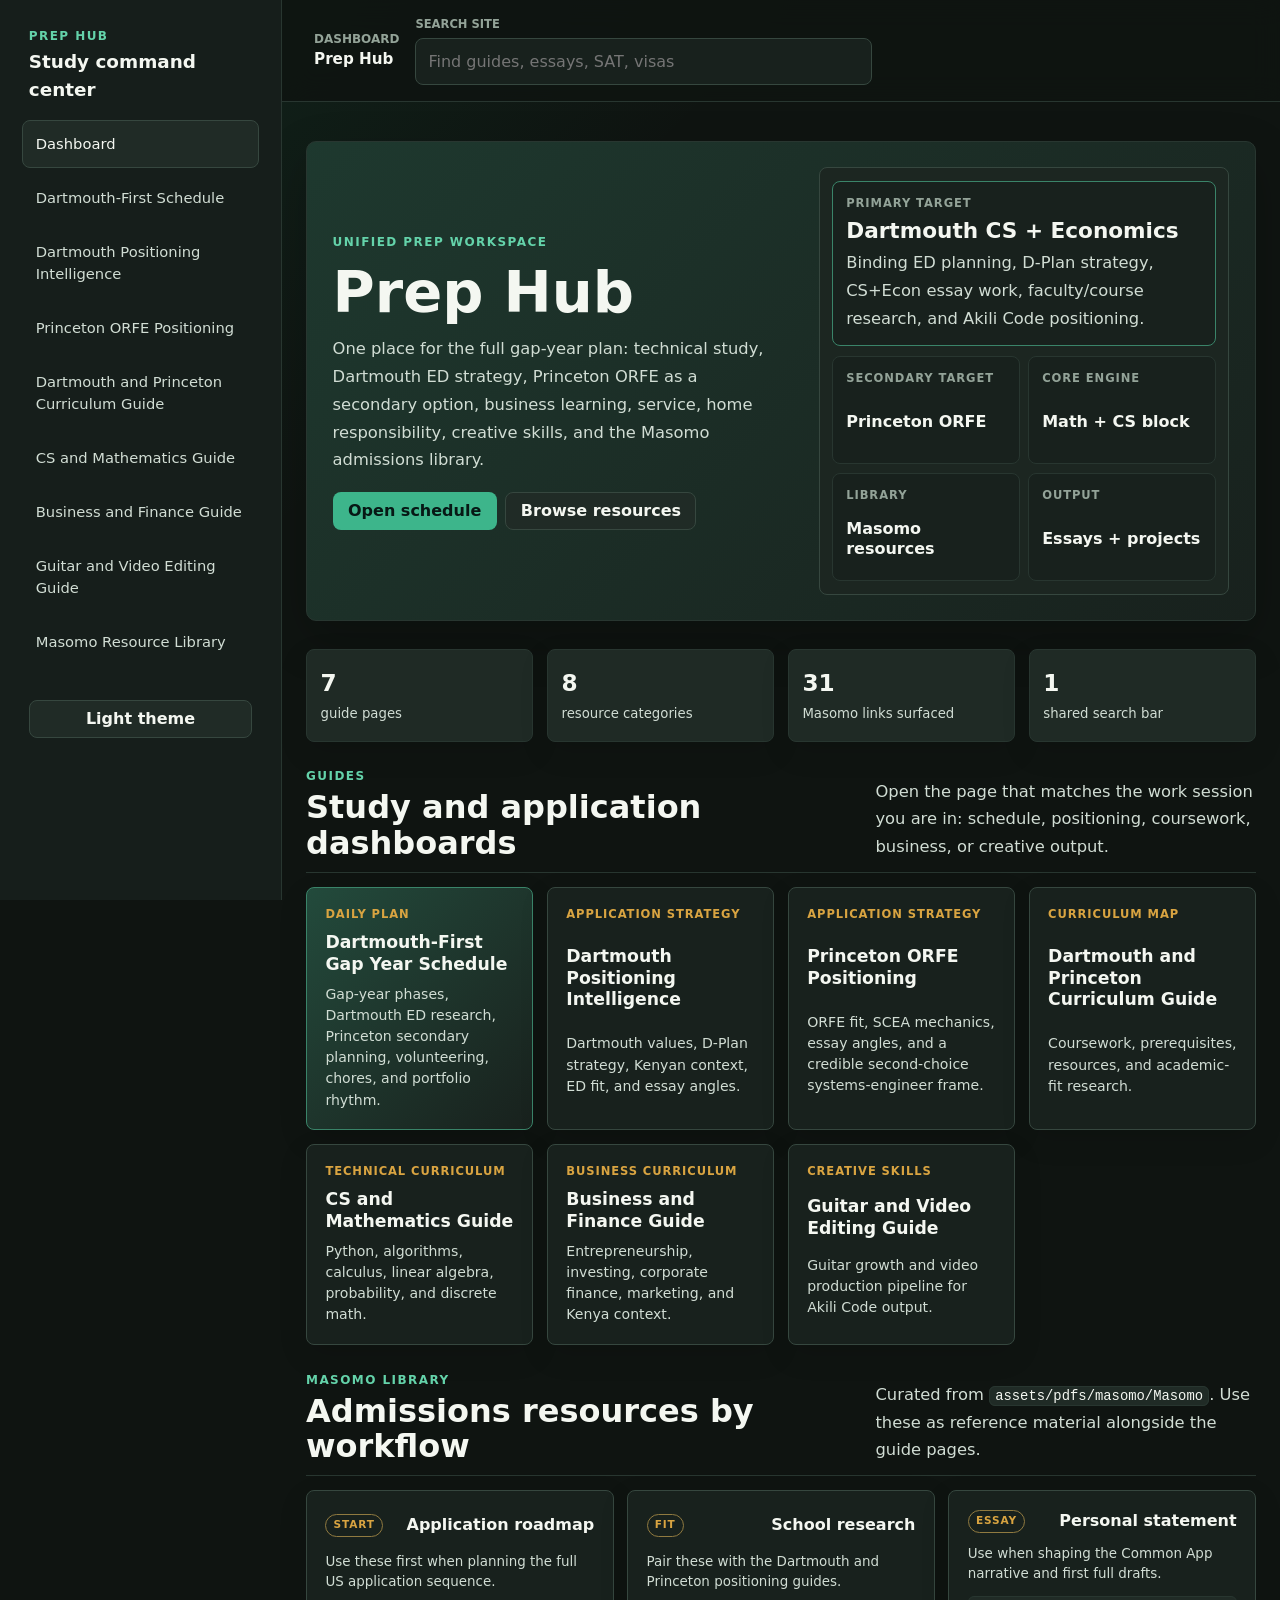
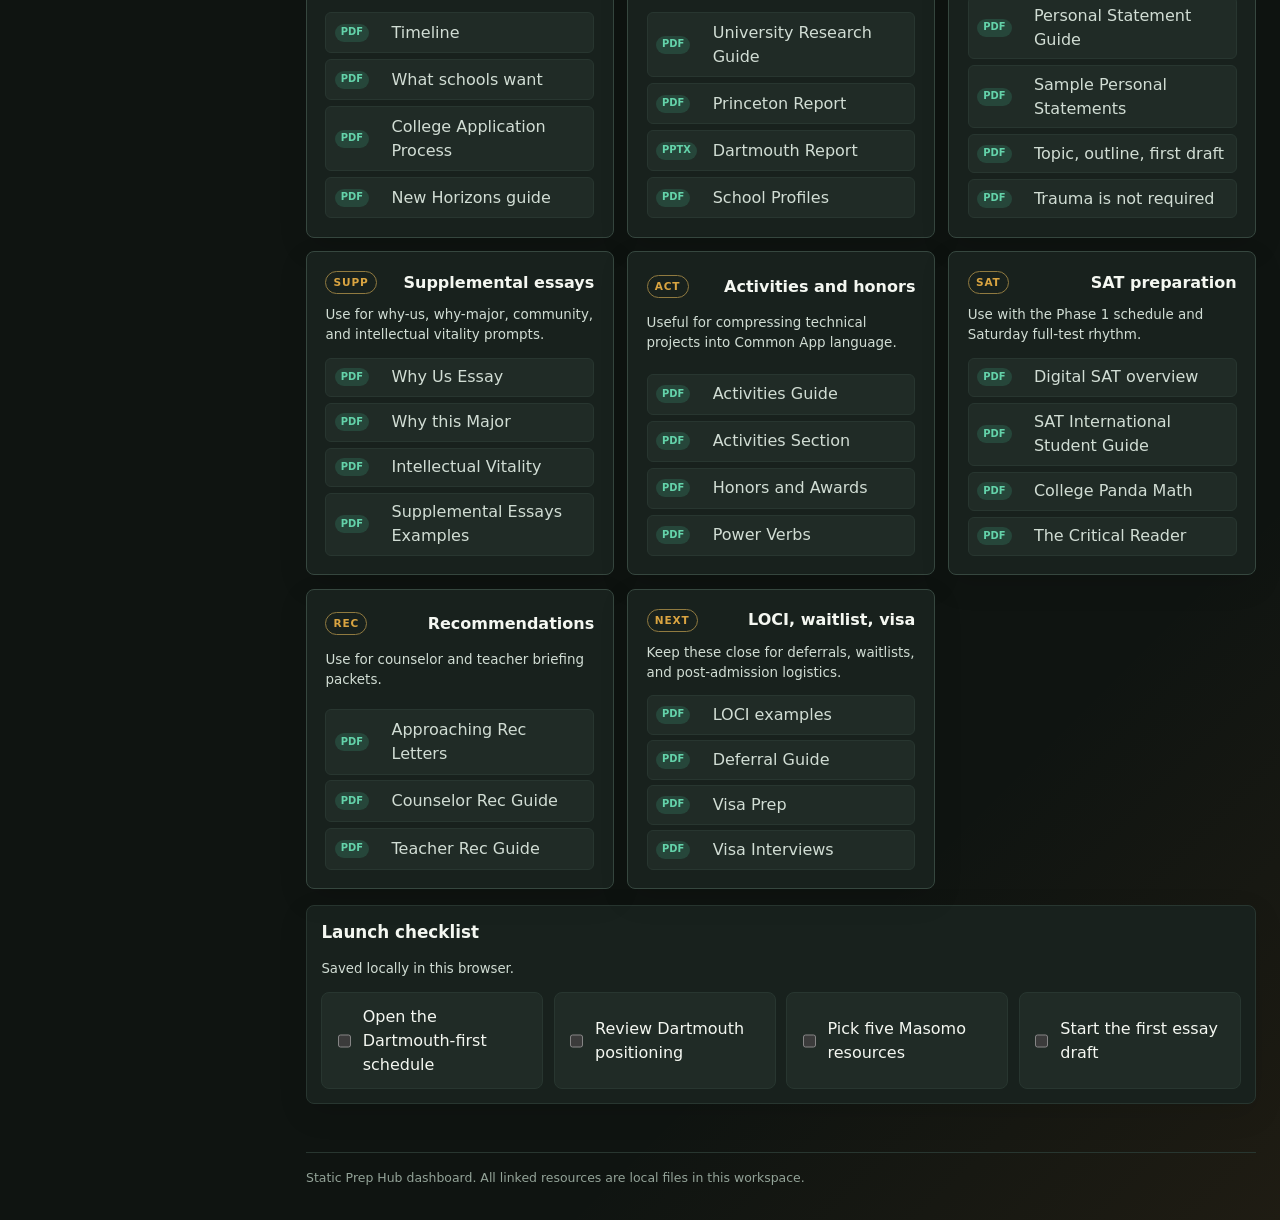
==== commit d92ceeaf: "Restyled schedule, timetable improvement" ====
--- a/index.html
+++ b/index.html
@@ -50,7 +50,7 @@
           <div class="hero-copy">
             <div class="eyebrow">Unified prep workspace</div>
             <h1>Prep Hub</h1>
-            <p>One place for the full gap-year plan: technical study, Dartmouth ED strategy, Princeton ORFE as a secondary option, business learning, creative skills, and the Masomo admissions library.</p>
+            <p>One place for the full gap-year plan: technical study, Dartmouth ED strategy, Princeton ORFE as a secondary option, business learning, service, home responsibility, creative skills, and the Masomo admissions library.</p>
             <div class="hero-actions">
               <a class="button-link primary-action" href="pages/dartmouth_cs_econ_study_schedule.html">Open schedule</a>
               <a class="button-link" href="#masomo-library">Browse resources</a>
@@ -103,8 +103,8 @@
           <div class="dashboard-grid guide-grid">
             <a class="dashboard-card nav-card card-feature" href="pages/dartmouth_cs_econ_study_schedule.html" data-search-item>
               <span class="card-eyebrow">Daily plan</span>
-              <h3>Dartmouth-First Study Schedule</h3>
-              <p>Daily timeline, weekly phases, Dartmouth ED research, Princeton secondary planning, and hobby rhythm.</p>
+              <h3>Dartmouth-First Gap Year Schedule</h3>
+              <p>Gap-year phases, Dartmouth ED research, Princeton secondary planning, volunteering, chores, and portfolio rhythm.</p>
             </a>
             <a class="dashboard-card nav-card" href="pages/dartmouth_positioning_intelligence.html" data-search-item>
               <span class="card-eyebrow">Application strategy</span>
